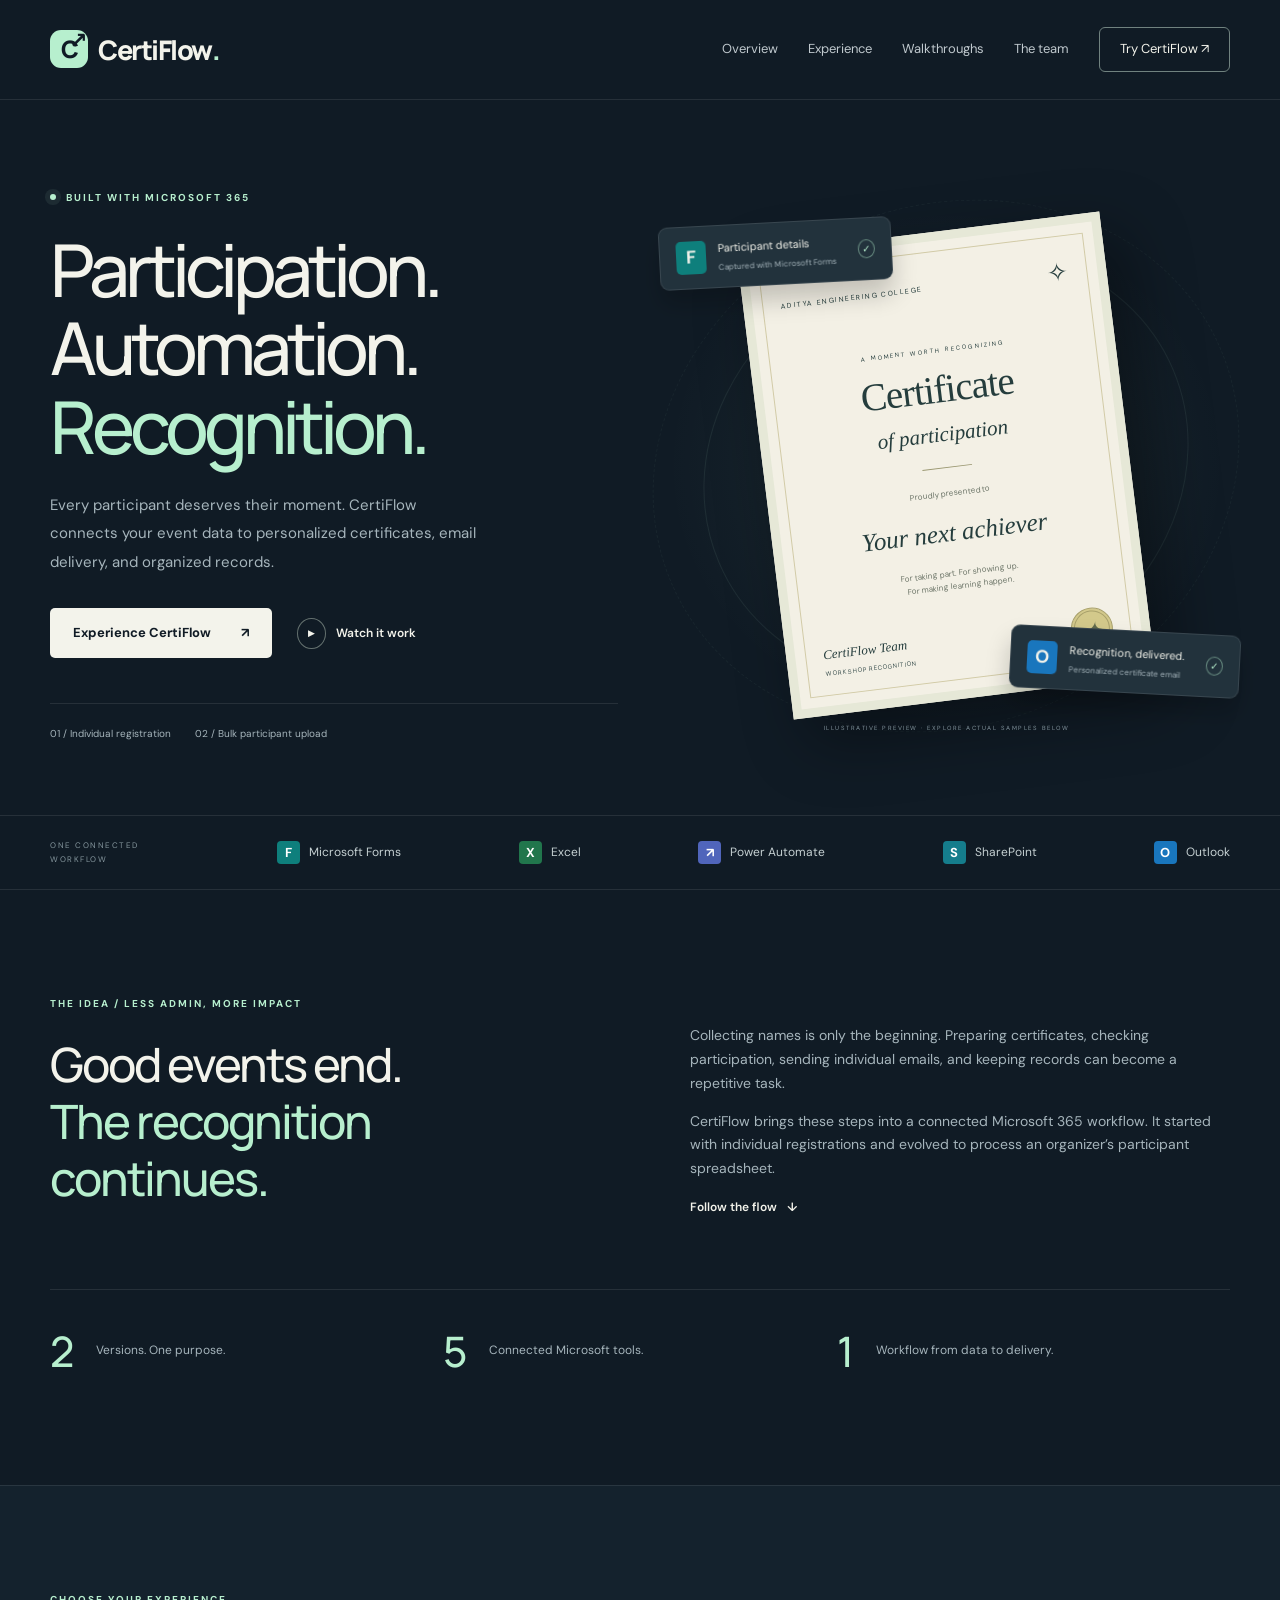
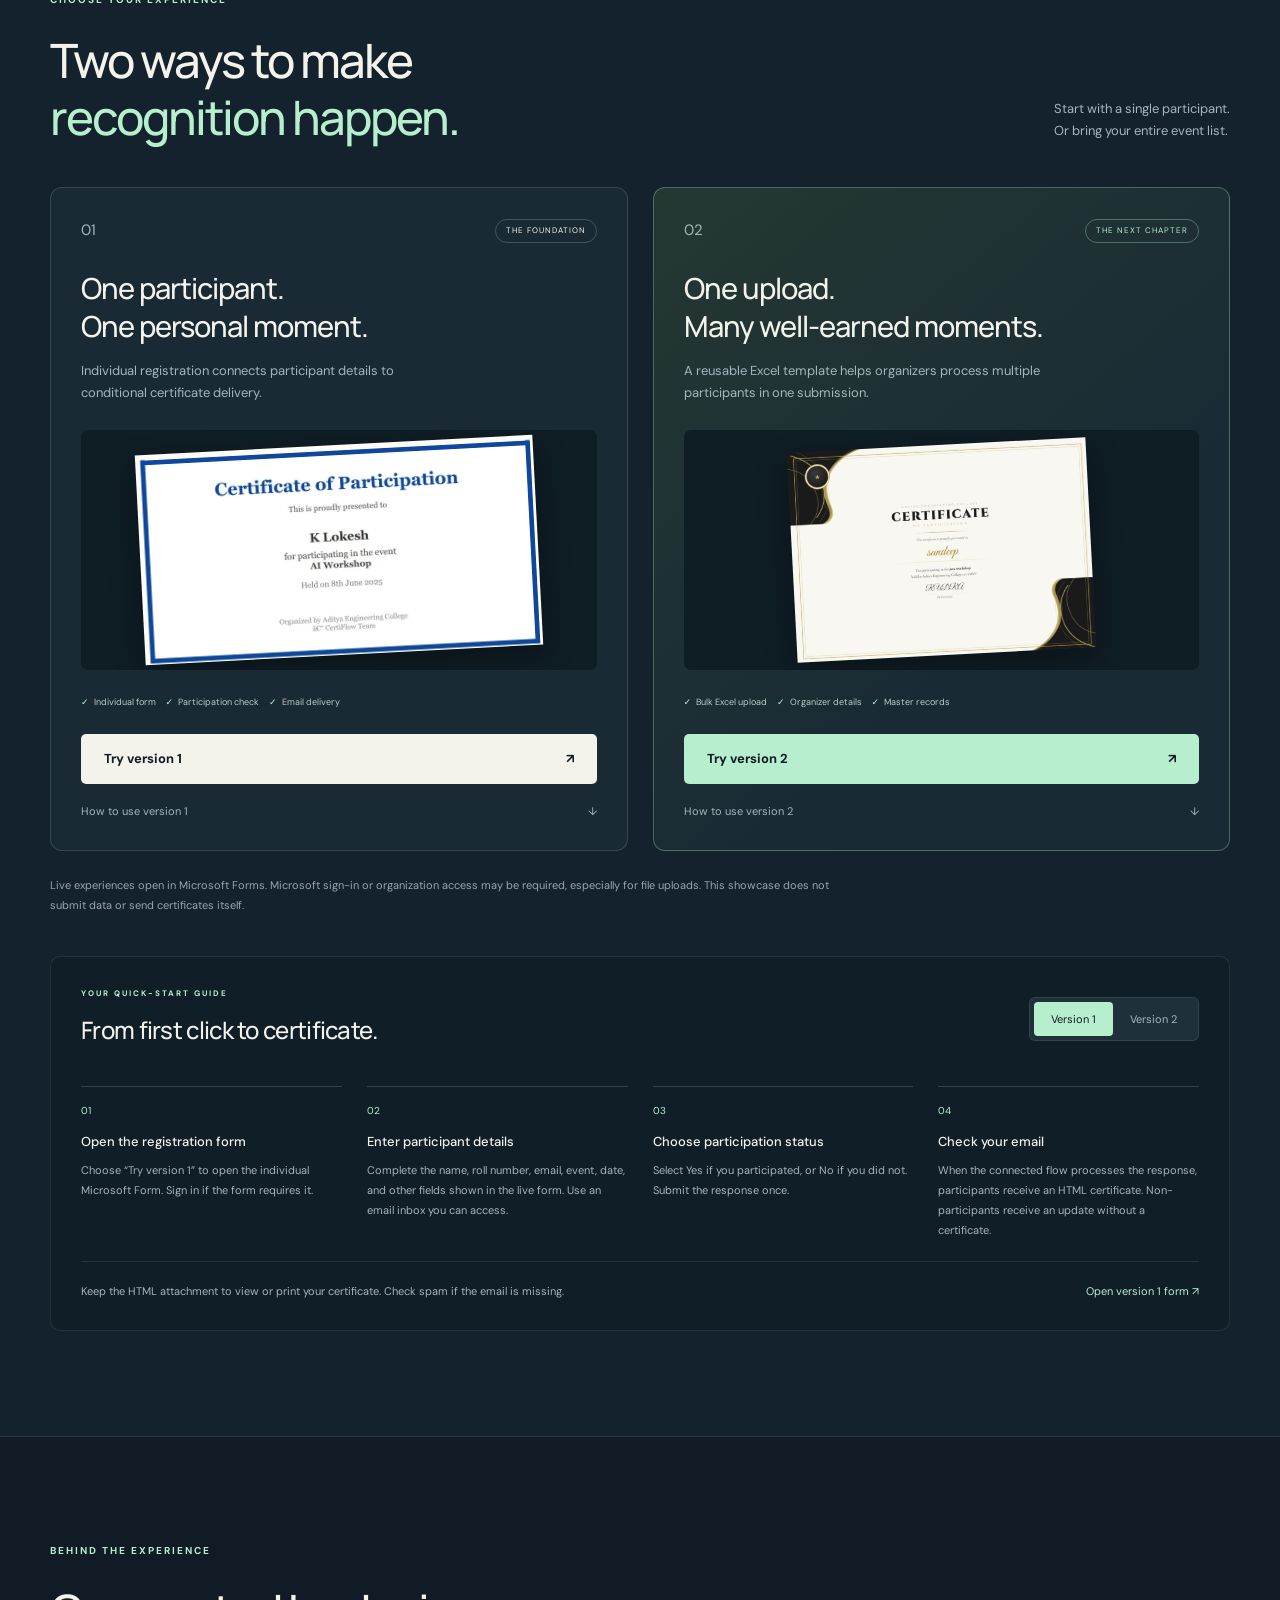
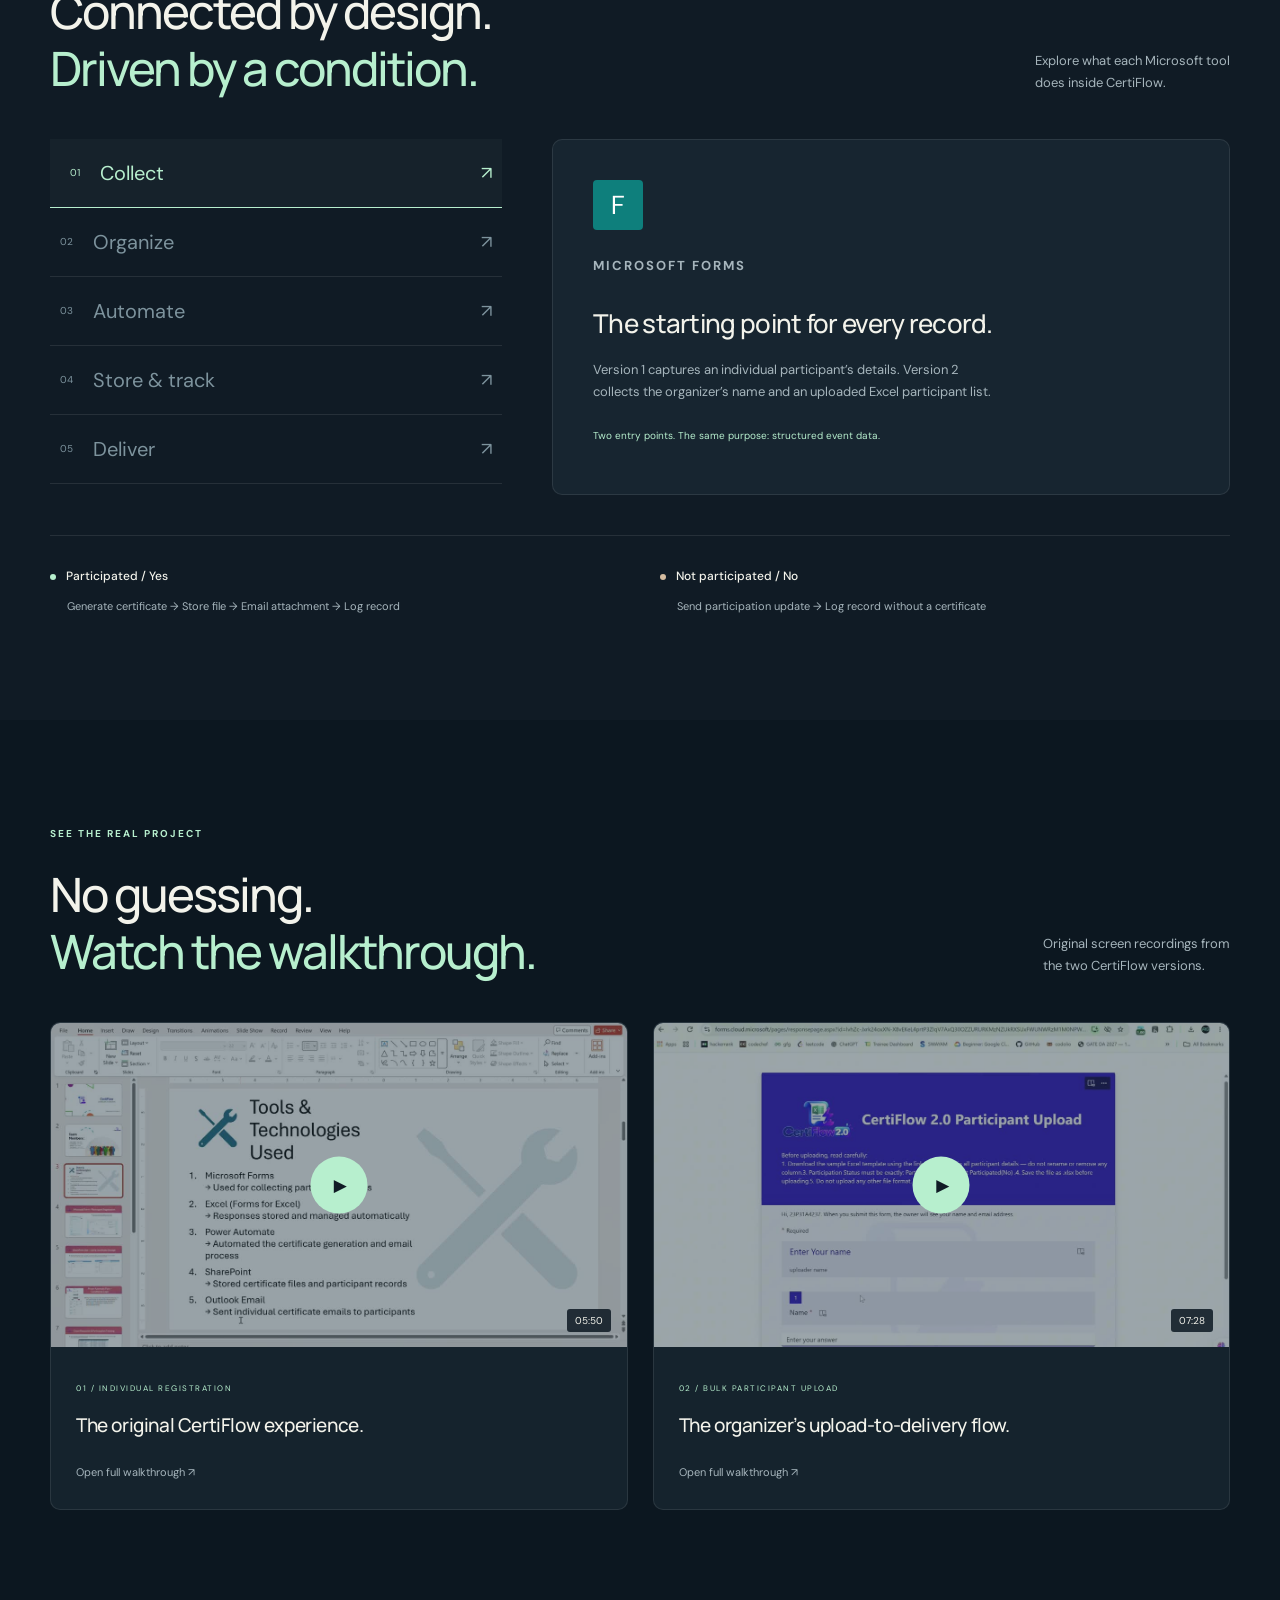
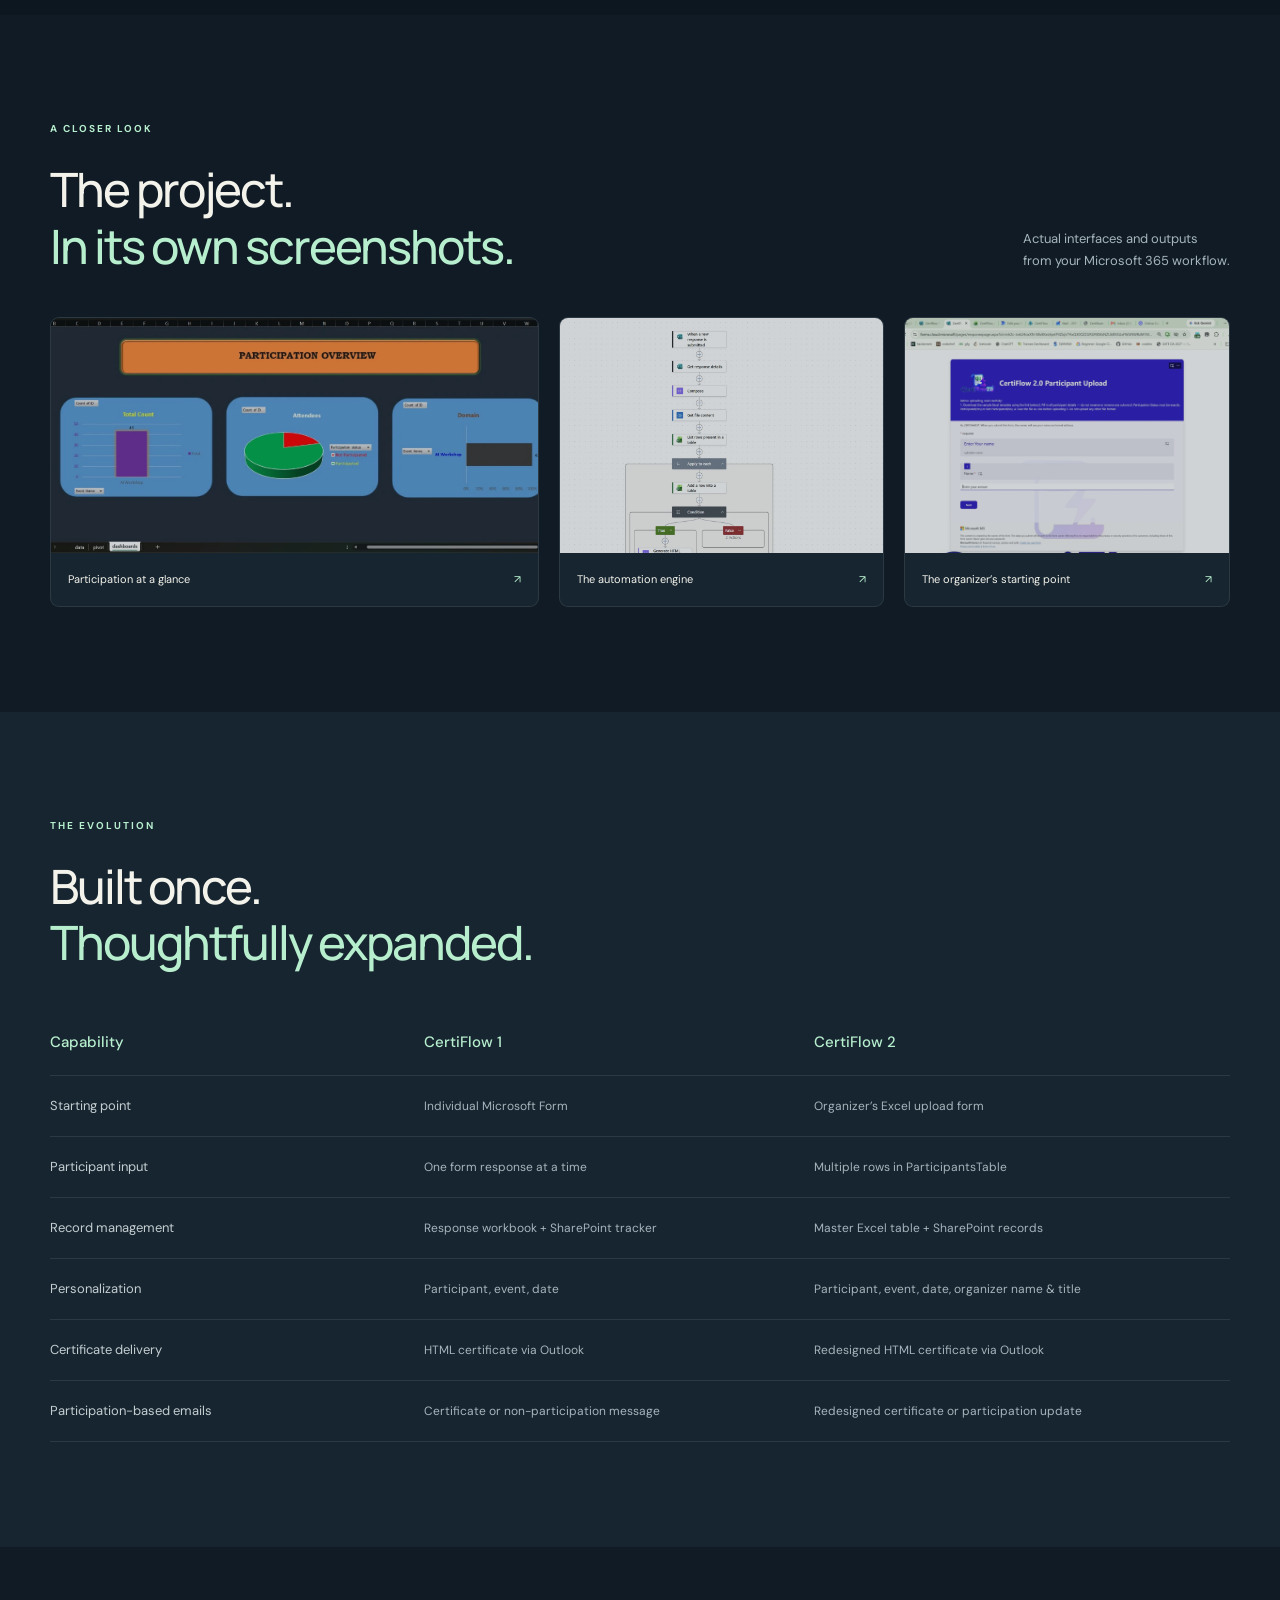
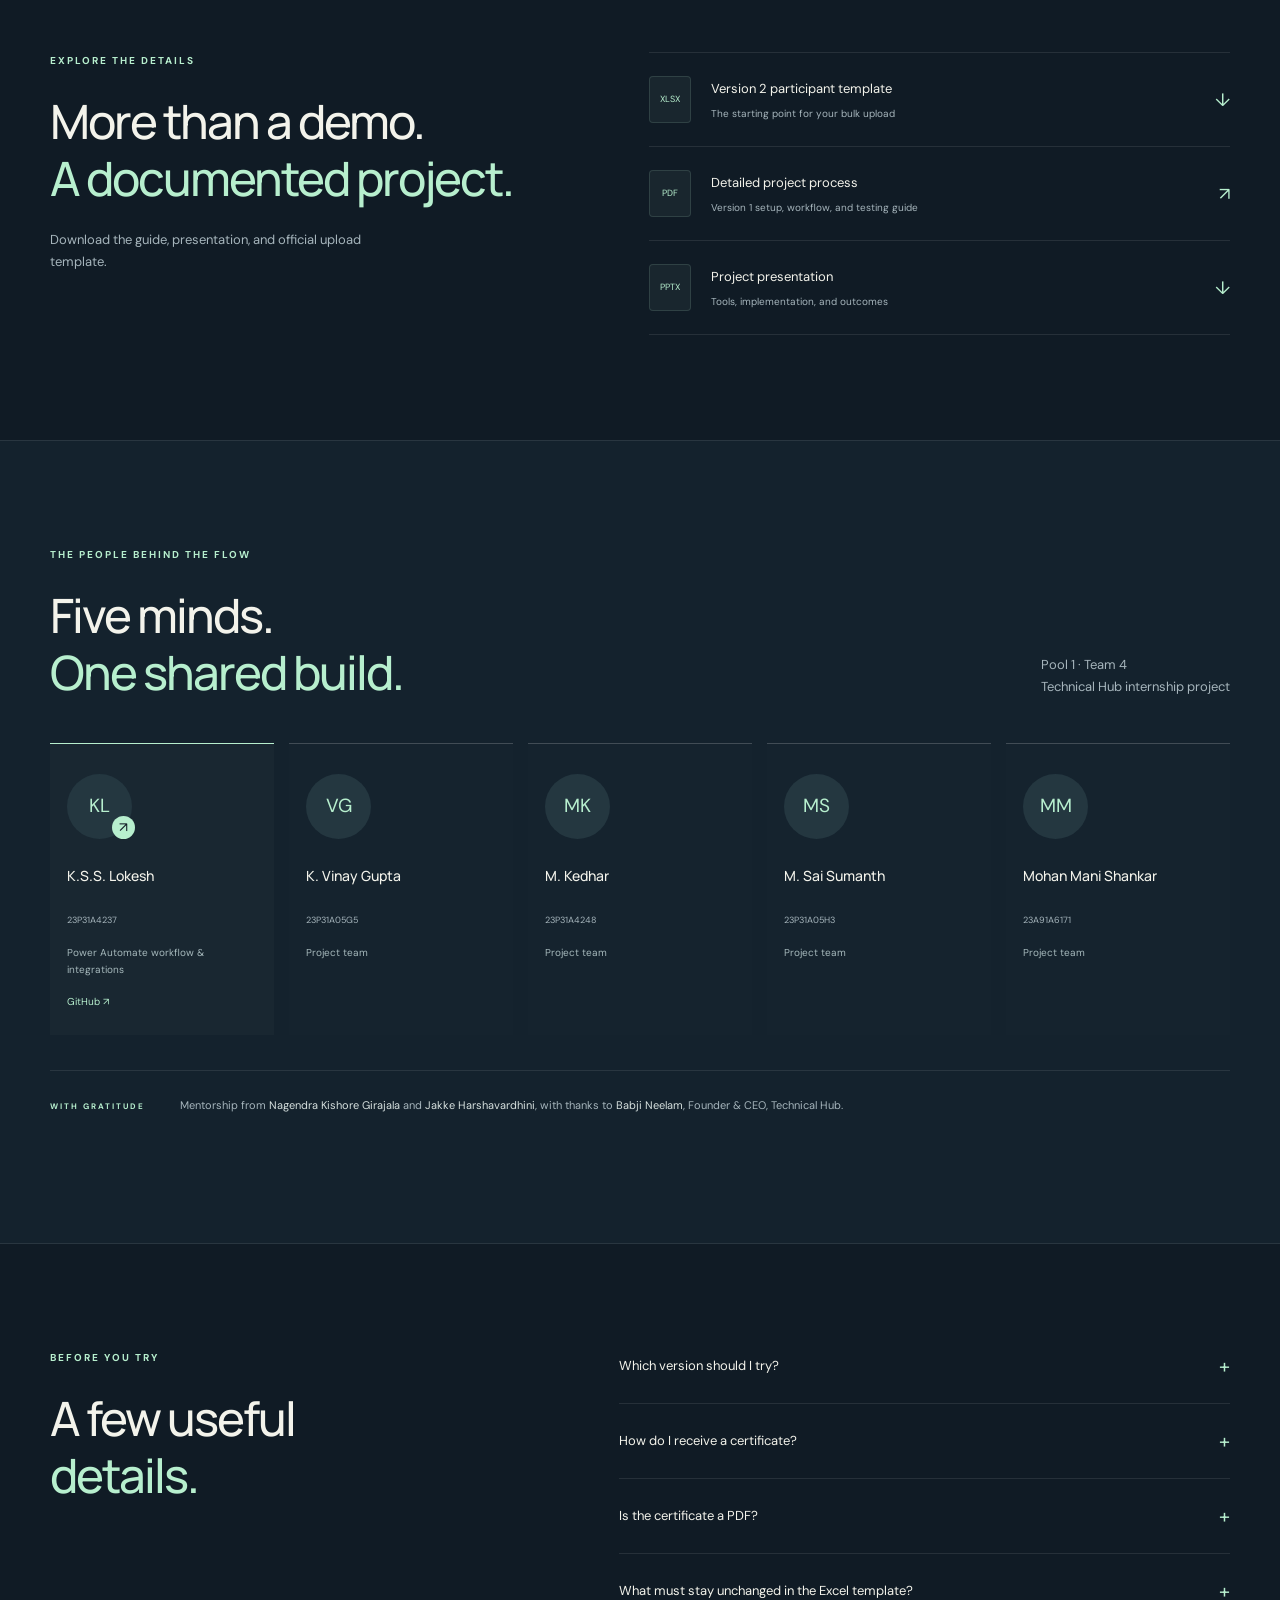
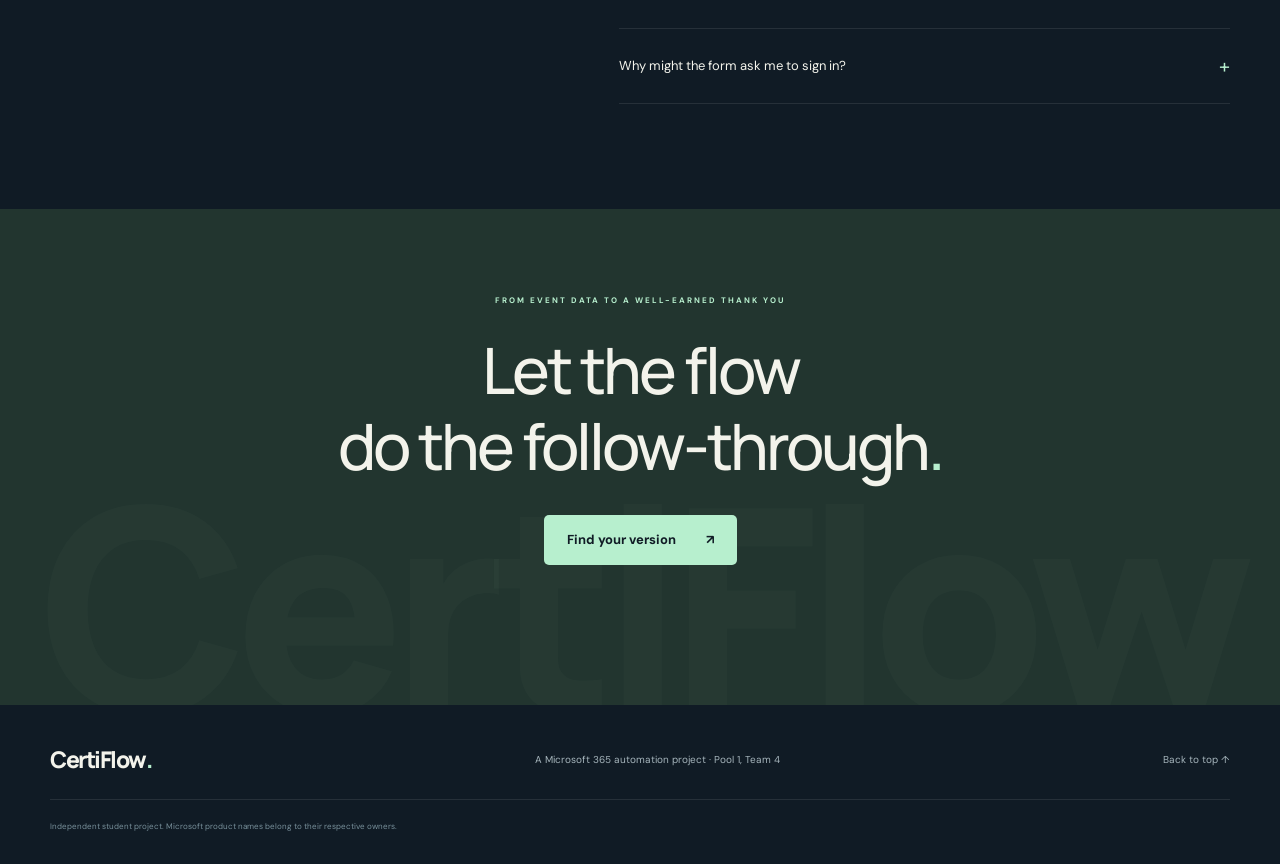
==== index.html @ 49df73a1 "Complete CertiFlow showcase with both versions, original archives and demo videos" ====
<!doctype html>
<html lang="en">
<head>
<meta charset="UTF-8"><meta name="viewport" content="width=device-width,initial-scale=1">
<meta name="description" content="Explore CertiFlow: Microsoft 365 certificate automation. Experience individual registration and bulk Excel uploads, watch walkthroughs, and meet the team.">
<meta name="theme-color" content="#101b25"><title>CertiFlow — From participation to recognition.</title>
<link rel="icon" href="assets/favicon.svg" type="image/svg+xml"><link rel="stylesheet" href="styles.css"><script src="app.js" defer></script>
</head>
<body>
<a href="#main" class="skip">Skip to content</a>
<header class="header"><a class="brand" href="#" aria-label="CertiFlow home"><span class="brand-icon">C<span>↗</span></span>CertiFlow<span class="brand-dot">.</span></a><button class="menu-toggle" aria-label="Open navigation" aria-expanded="false" aria-controls="navigation">☰</button><nav id="navigation" aria-label="Main navigation"><a href="#story">Overview</a><a href="#experience">Experience</a><a href="#walkthroughs">Walkthroughs</a><a href="#team">The team</a><a class="nav-cta" href="#experience">Try CertiFlow ↗</a></nav></header>
<main id="main">
<section class="hero wrap">
<div class="hero-copy"><p class="eyebrow"><span class="status-dot"></span> BUILT WITH MICROSOFT 365</p><h1>Participation.<br>Automation.<br><span>Recognition.</span></h1><p class="hero-description">Every participant deserves their moment. CertiFlow connects your event data to personalized certificates, email delivery, and organized records.</p><div class="actions"><a class="button primary" href="#experience">Experience CertiFlow <span>↗</span></a><a class="text-link" href="#walkthroughs"><span class="play-small">▶</span> Watch it work</a></div><div class="hero-bottom"><span>01 / Individual registration</span><span>02 / Bulk participant upload</span></div></div>
<div class="hero-art" aria-label="Illustration of the CertiFlow certificate automation process"><div class="orbit orbit-one"></div><div class="orbit orbit-two"></div><div class="floating-tag tag-top"><span class="app-mark forms">F</span><div>Participant details<small>Captured with Microsoft Forms</small></div><span class="tiny-check">✓</span></div><div class="certificate-object"><div class="certificate-top"><span>ADITYA ENGINEERING COLLEGE</span><span>✧</span></div><p class="certificate-overline">A MOMENT WORTH RECOGNIZING</p><h2>Certificate<br><i>of participation</i></h2><div class="certificate-rule"></div><p>Proudly presented to</p><strong>Your next achiever</strong><p>For taking part. For showing up.<br>For making learning happen.</p><div class="certificate-sign"><span>CertiFlow Team<small>WORKSHOP RECOGNITION</small></span><span class="seal">✦</span></div></div><div class="floating-tag tag-bottom"><span class="app-mark outlook">O</span><div>Recognition, delivered.<small>Personalized certificate email</small></div><span class="tiny-check">✓</span></div><span class="art-caption">ILLUSTRATIVE PREVIEW · EXPLORE ACTUAL SAMPLES BELOW</span></div>
</section>
<div class="stack-strip"><div class="wrap"><span class="stack-label">ONE CONNECTED WORKFLOW</span><span><b class="tool-icon forms">F</b> Microsoft Forms</span><span><b class="tool-icon excel">X</b> Excel</span><span><b class="tool-icon automate">↗</b> Power Automate</span><span><b class="tool-icon sharepoint">S</b> SharePoint</span><span><b class="tool-icon outlook">O</b> Outlook</span></div></div>
<section class="section wrap story" id="story"><div><p class="eyebrow">THE IDEA / LESS ADMIN, MORE IMPACT</p><h2>Good events end.<br><span>The recognition continues.</span></h2></div><div class="story-text"><p>Collecting names is only the beginning. Preparing certificates, checking participation, sending individual emails, and keeping records can become a repetitive task.</p><p>CertiFlow brings these steps into a connected Microsoft 365 workflow. It started with individual registrations and evolved to process an organizer’s participant spreadsheet.</p><a class="text-link" href="#workflow">Follow the flow <span>↓</span></a></div><div class="story-stats"><div><strong>2</strong><span>Versions. One purpose.</span></div><div><strong>5</strong><span>Connected Microsoft tools.</span></div><div><strong>1</strong><span>Workflow from data to delivery.</span></div></div></section>
<section class="section experience-section" id="experience"><div class="wrap"><div class="section-heading"><div><p class="eyebrow">CHOOSE YOUR EXPERIENCE</p><h2>Two ways to make<br><span>recognition happen.</span></h2></div><p>Start with a single participant.<br>Or bring your entire event list.</p></div>
<div class="version-grid">
<article class="version-card"><div class="version-card-top"><span class="version-number">01</span><span class="pill">THE FOUNDATION</span></div><h3>One participant.<br>One personal moment.</h3><p>Individual registration connects participant details to conditional certificate delivery.</p><div class="version-visual"><img src="assets/certificate-v1.webp" alt="Original CertiFlow participation certificate sample" loading="lazy"></div><div class="feature-line"><span>Individual form</span><span>Participation check</span><span>Email delivery</span></div><a class="button primary full" href="https://forms.cloud.microsoft/r/B378DcdeTQ" target="_blank" rel="noopener noreferrer">Try version 1 <span>↗</span></a><button class="guide-button" data-select-version="1">How to use version 1 <span>↓</span></button></article>
<article class="version-card version-two"><div class="version-card-top"><span class="version-number">02</span><span class="pill mint">THE NEXT CHAPTER</span></div><h3>One upload.<br>Many well-earned moments.</h3><p>A reusable Excel template helps organizers process multiple participants in one submission.</p><div class="version-visual"><img src="assets/certificate-v2.webp" alt="CertiFlow 2 black and gold certificate sample" loading="lazy"></div><div class="feature-line"><span>Bulk Excel upload</span><span>Organizer details</span><span>Master records</span></div><a class="button mint-button full" href="https://forms.cloud.microsoft/r/1AAeEHv1w3" target="_blank" rel="noopener noreferrer">Try version 2 <span>↗</span></a><button class="guide-button" data-select-version="2">How to use version 2 <span>↓</span></button></article>
</div><p class="access-note">Live experiences open in Microsoft Forms. Microsoft sign-in or organization access may be required, especially for file uploads. This showcase does not submit data or send certificates itself.</p>
<div class="usage-panel" id="guide"><div class="guide-head"><div><p class="eyebrow">YOUR QUICK-START GUIDE</p><h3>From first click to certificate.</h3></div><div class="tabs" role="tablist" aria-label="Version guide"><button id="tab1" role="tab" aria-selected="true" aria-controls="guide-content" data-version="1">Version 1</button><button id="tab2" role="tab" aria-selected="false" aria-controls="guide-content" tabindex="-1" data-version="2">Version 2</button></div></div><div id="guide-content" role="tabpanel" aria-labelledby="tab1" tabindex="0"></div></div>
</div></section>
<section class="section wrap" id="workflow"><div class="section-heading"><div><p class="eyebrow">BEHIND THE EXPERIENCE</p><h2>Connected by design.<br><span>Driven by a condition.</span></h2></div><p>Explore what each Microsoft tool<br>does inside CertiFlow.</p></div><div class="flow-layout"><div class="flow-nav" aria-label="Workflow stages"><button class="flow-step active" data-stage="0" aria-pressed="true"><span>01</span> Collect <b>↗</b></button><button class="flow-step" data-stage="1" aria-pressed="false"><span>02</span> Organize <b>↗</b></button><button class="flow-step" data-stage="2" aria-pressed="false"><span>03</span> Automate <b>↗</b></button><button class="flow-step" data-stage="3" aria-pressed="false"><span>04</span> Store & track <b>↗</b></button><button class="flow-step" data-stage="4" aria-pressed="false"><span>05</span> Deliver <b>↗</b></button></div><div class="flow-detail" id="flow-detail" aria-live="polite"></div></div><div class="condition-strip"><div><span class="branch-dot yes"></span><strong>Participated / Yes</strong><p>Generate certificate → Store file → Email attachment → Log record</p></div><div><span class="branch-dot no"></span><strong>Not participated / No</strong><p>Send participation update → Log record without a certificate</p></div></div></section>
<section class="section video-section" id="walkthroughs"><div class="wrap"><div class="section-heading"><div><p class="eyebrow">SEE THE REAL PROJECT</p><h2>No guessing.<br><span>Watch the walkthrough.</span></h2></div><p>Original screen recordings from<br>the two CertiFlow versions.</p></div><div class="video-grid"><article class="video-card"><button class="video-trigger" data-video="1" aria-label="Play version 1 walkthrough"><img src="assets/video-v1.jpg" alt="Preview of the original CertiFlow demo" loading="lazy"><span class="play-button">▶</span><span class="video-duration">05:50</span></button><div class="video-info"><span>01 / INDIVIDUAL REGISTRATION</span><h3>The original CertiFlow experience.</h3><a href="project-files/certiflow_1/certiflow1_video.mp4" target="_blank" rel="noopener">Open full walkthrough ↗</a></div></article><article class="video-card"><button class="video-trigger" data-video="2" aria-label="Play version 2 walkthrough"><img src="assets/video-v2.jpg" alt="Preview of the CertiFlow 2 bulk upload demo" loading="lazy"><span class="play-button">▶</span><span class="video-duration">07:28</span></button><div class="video-info"><span>02 / BULK PARTICIPANT UPLOAD</span><h3>The organizer’s upload-to-delivery flow.</h3><a href="project-files/certiflow_2/certiflow_1_video.mp4" target="_blank" rel="noopener">Open full walkthrough ↗</a></div></article></div></div></section>
<section class="section wrap" id="inside"><div class="section-heading"><div><p class="eyebrow">A CLOSER LOOK</p><h2>The project.<br><span>In its own screenshots.</span></h2></div><p>Actual interfaces and outputs<br>from your Microsoft 365 workflow.</p></div><div class="gallery"><button class="gallery-item wide" data-image="assets/dashboard.webp" data-caption="Version 1 · Excel participation dashboard"><img src="assets/dashboard.webp" alt="Excel dashboard showing participation analysis" loading="lazy"><span>Participation at a glance <b>↗</b></span></button><button class="gallery-item" data-image="assets/flow-v2.webp" data-caption="Version 2 · Power Automate upload flow"><img src="assets/flow-v2.webp" alt="Power Automate workflow for bulk processing" loading="lazy"><span>The automation engine <b>↗</b></span></button><button class="gallery-item" data-image="assets/form-v2.webp" data-caption="Version 2 · Microsoft Forms participant upload"><img src="assets/form-v2.webp" alt="Microsoft Forms bulk participant upload interface" loading="lazy"><span>The organizer’s starting point <b>↗</b></span></button></div></section>
<section class="section comparison-section"><div class="wrap"><p class="eyebrow">THE EVOLUTION</p><h2>Built once.<br><span>Thoughtfully expanded.</span></h2><div class="table-scroll"><table><caption class="sr-only">Comparison of CertiFlow versions</caption><thead><tr><th scope="col">Capability</th><th scope="col">CertiFlow 1</th><th scope="col">CertiFlow 2</th></tr></thead><tbody><tr><th scope="row">Starting point</th><td>Individual Microsoft Form</td><td>Organizer’s Excel upload form</td></tr><tr><th scope="row">Participant input</th><td>One form response at a time</td><td>Multiple rows in ParticipantsTable</td></tr><tr><th scope="row">Record management</th><td>Response workbook + SharePoint tracker</td><td>Master Excel table + SharePoint records</td></tr><tr><th scope="row">Personalization</th><td>Participant, event, date</td><td>Participant, event, date, organizer name & title</td></tr><tr><th scope="row">Certificate delivery</th><td>HTML certificate via Outlook</td><td>Redesigned HTML certificate via Outlook</td></tr><tr><th scope="row">Participation-based emails</th><td>Certificate or non-participation message</td><td>Redesigned certificate or participation update</td></tr></tbody></table></div></div></section>
<section class="section wrap resources" id="resources"><div><p class="eyebrow">EXPLORE THE DETAILS</p><h2>More than a demo.<br><span>A documented project.</span></h2><p>Download the guide, presentation, and official upload template.</p></div><div class="resource-list"><a href="assets/CertiFlow_Participant_Template.xlsx" download><span class="file-type">XLSX</span><span>Version 2 participant template<small>The starting point for your bulk upload</small></span><b>↓</b></a><a href="project-files/certiflow_1/CERTIFLOW%20DETAILED%20PROCESS.pdf" target="_blank" rel="noopener"><span class="file-type">PDF</span><span>Detailed project process<small>Version 1 setup, workflow, and testing guide</small></span><b>↗</b></a><a href="project-files/certiflow_1/CertiFlow.pptx" download><span class="file-type">PPTX</span><span>Project presentation<small>Tools, implementation, and outcomes</small></span><b>↓</b></a></div></section>
<section class="section team-section" id="team"><div class="wrap"><div class="section-heading"><div><p class="eyebrow">THE PEOPLE BEHIND THE FLOW</p><h2>Five minds.<br><span>One shared build.</span></h2></div><p>Pool 1 · Team 4<br>Technical Hub internship project</p></div><div class="team-grid"><article class="person featured"><div class="avatar">KL<span>↗</span></div><h3>K.S.S. Lokesh</h3><p>23P31A4237</p><span class="person-role">Power Automate workflow & integrations</span><a href="https://github.com/lokeshkodamanchili" target="_blank" rel="noopener">GitHub ↗</a></article><article class="person"><div class="avatar">VG</div><h3>K. Vinay Gupta</h3><p>23P31A05G5</p><span class="person-role">Project team</span></article><article class="person"><div class="avatar">MK</div><h3>M. Kedhar</h3><p>23P31A4248</p><span class="person-role">Project team</span></article><article class="person"><div class="avatar">MS</div><h3>M. Sai Sumanth</h3><p>23P31A05H3</p><span class="person-role">Project team</span></article><article class="person"><div class="avatar">MM</div><h3>Mohan Mani Shankar</h3><p>23A91A6171</p><span class="person-role">Project team</span></article></div><div class="mentor-note"><span class="eyebrow">WITH GRATITUDE</span><p>Mentorship from <strong>Nagendra Kishore Girajala</strong> and <strong>Jakke Harshavardhini</strong>, with thanks to <strong>Babji Neelam</strong>, Founder & CEO, Technical Hub.</p></div></div></section>
<section class="section wrap faq-section"><div><p class="eyebrow">BEFORE YOU TRY</p><h2>A few useful<br><span>details.</span></h2></div><div class="faq"><details><summary>Which version should I try?<span>+</span></summary><p>Use version 1 to explore an individual participant submission. Use version 2 if you are an organizer with a list of participants in Excel. Both links open the actual Microsoft Forms experiences.</p></details><details><summary>How do I receive a certificate?<span>+</span></summary><p>Provide an email address you can access and the correct participation status. When the connected automation processes the record, eligible participants receive a certificate attachment. Check your inbox and spam folder. Availability depends on the connected Microsoft 365 flow.</p></details><details><summary>Is the certificate a PDF?<span>+</span></summary><p>The demonstrated certificate is an HTML attachment. Open it in a browser, choose Print, and select Save as PDF if you need a PDF copy.</p></details><details><summary>What must stay unchanged in the Excel template?<span>+</span></summary><p>Keep the column headers and the table name ParticipantsTable unchanged. Fill the provided columns, enter a single participation value per row, and save as .xlsx. The current sample uses Yes and No; follow any updated instructions in the live form.</p></details><details><summary>Why might the form ask me to sign in?<span>+</span></summary><p>Microsoft Forms access is controlled by the form owner. The file-upload experience may require an account in the permitted organization. If you cannot access it, watch the walkthrough to explore the process.</p></details></div></section>
<section class="closing"><div class="wrap"><p class="eyebrow">FROM EVENT DATA TO A WELL-EARNED THANK YOU</p><h2>Let the flow<br>do the follow-through<span>.</span></h2><a href="#experience" class="button mint-button">Find your version <span>↗</span></a></div><span class="closing-word" aria-hidden="true">CertiFlow</span></section>
</main><footer class="wrap"><a class="brand" href="#">CertiFlow<span class="brand-dot">.</span></a><p>A Microsoft 365 automation project · Pool 1, Team 4</p><a href="#main">Back to top ↑</a><small>Independent student project. Microsoft product names belong to their respective owners.</small></footer>
<dialog id="media-dialog" aria-labelledby="media-title"><div class="dialog-top"><h2 id="media-title">Project walkthrough</h2><button id="close-dialog" aria-label="Close viewer">✕</button></div><div id="media-content"></div></dialog>
</body></html>
---- styles.css ----
@import url('https://fonts.googleapis.com/css2?family=DM+Sans:wght@400;500;600;700&family=Manrope:wght@400;500;600;700;800&display=swap');
:root{--bg:#101b25;--panel:#172530;--panel2:#1d2d38;--mint:#b7efce;--text:#f3f3eb;--muted:#a6b5bc;--line:#ffffff17;--font:'Manrope',system-ui,sans-serif}*{box-sizing:border-box}html{scroll-behavior:smooth;scroll-padding-top:100px}body{margin:0;background:var(--bg);color:var(--text);font-family:'DM Sans',system-ui,sans-serif;font-size:16px;line-height:1.7}a{color:inherit;text-decoration:none}button{font:inherit;color:inherit;cursor:pointer}img{display:block;max-width:100%}button,a{-webkit-tap-highlight-color:transparent}button:focus-visible,a:focus-visible,summary:focus-visible{outline:3px solid var(--mint);outline-offset:5px}::selection{background:var(--mint);color:var(--bg)}.wrap{width:min(1240px,calc(100% - 100px));margin:auto}.header{height:100px;display:flex;align-items:center;justify-content:space-between;padding:0 50px;border-bottom:1px solid var(--line);position:relative;z-index:5;background:var(--bg)}.brand{font-family:var(--font);font-weight:800;letter-spacing:-1.5px;font-size:27px;display:flex;align-items:center}.brand-dot{color:var(--mint)}.brand-icon{background:var(--mint);color:var(--bg);border-radius:11px;width:38px;height:38px;font-size:24px;line-height:38px;text-align:center;margin-right:10px;position:relative}.brand-icon span{position:absolute;right:2px;top:-9px;font-size:22px}.header nav{display:flex;gap:30px;align-items:center;font-size:13px}.header nav>a:not(.nav-cta){color:#c0c9ce}.header nav a:hover{color:var(--mint)}.nav-cta{border:1px solid #70827f;padding:10px 20px;border-radius:6px}.menu-toggle{display:none}.hero{display:grid;grid-template-columns:1fr 1fr;gap:45px;min-height:715px;padding-top:80px;padding-bottom:64px;align-items:center}.eyebrow{font-size:10px;font-weight:700;letter-spacing:2px;display:flex;align-items:center;gap:10px;color:var(--mint);margin:0 0 24px}.status-dot{display:inline-block;height:6px;width:6px;background:var(--mint);border-radius:50%;box-shadow:0 0 0 5px #b7efce13}h1,h2,h3,p{margin-top:0}h1,h2,h3{font-family:var(--font);font-weight:500}h1{font-size:clamp(50px,5.7vw,82px);line-height:1.08;letter-spacing:-5px;margin-bottom:25px}h1>span,h2>span{color:var(--mint)}.hero-description{max-width:435px;font-size:15px;color:var(--muted);line-height:1.9;margin-bottom:32px}.actions{display:flex;align-items:center;gap:25px}.button{display:inline-flex;align-items:center;justify-content:space-between;gap:30px;padding:14px 23px;border-radius:5px;font-size:13px;font-weight:700;transition:transform .2s,background .2s}.button:hover{transform:translateY(-3px)}.primary{background:var(--text);color:var(--bg)}.mint-button{background:var(--mint);color:var(--bg)}.text-link{display:inline-flex;align-items:center;gap:10px;font-size:12px;font-weight:600}.play-small{font-size:9px;border:1px solid #64716f;padding:7px 10px;border-radius:50%}.hero-bottom{display:flex;gap:24px;border-top:1px solid var(--line);margin-top:45px;padding-top:21px;font-size:10px;color:var(--muted)}.hero-art{position:relative;min-height:520px;display:flex;align-items:center;justify-content:center;background:radial-gradient(ellipse,#b7efce14,transparent 70%)}.orbit{position:absolute;border:1px solid #b7efce13;width:430px;height:430px;border-radius:50%;transform:rotate(-23deg) scaleX(1.15)}.orbit-two{width:520px;height:520px;border-style:dashed;opacity:.6}.certificate-object{background:#f3f0e5;color:#253d3d;width:365px;padding:26px 28px 24px;transform:rotate(-7deg);box-shadow:18px 25px 65px #0006;position:relative;border:9px solid #e6e8d7;outline:1px solid #d2cba7;outline-offset:-20px}.certificate-top{font-size:7px;letter-spacing:1.5px;display:flex;align-items:center;justify-content:space-between}.certificate-top>span+span{font-size:25px}.certificate-overline{font-size:6px;letter-spacing:2px;text-align:center;margin:35px 0 14px}.certificate-object h2{font-family:Georgia,serif;font-size:39px;line-height:1;text-align:center;margin-bottom:20px;letter-spacing:-1px}.certificate-object h2 i{font-size:21px;letter-spacing:0}.certificate-rule{width:50px;height:1px;background:#9b9872;margin:0 auto 19px}.certificate-object p:not(.certificate-overline){font-size:8px;text-align:center;color:#6a7366;margin-bottom:9px}.certificate-object>strong{font-family:Georgia,serif;font-style:italic;font-weight:400;font-size:25px;display:block;text-align:center;margin:12px 0}.certificate-sign{display:flex;justify-content:space-between;align-items:center;margin-top:30px;font-family:Georgia,serif;font-style:italic;font-size:13px}.certificate-sign small{display:block;font:6px var(--font);letter-spacing:1px;margin-top:4px}.seal{background:#d3c98b;color:#606a4c;border:4px double #a9a16b;width:42px;height:42px;border-radius:50%;display:grid;place-items:center;font-size:22px}.floating-tag{z-index:2;position:absolute;display:flex;align-items:center;gap:12px;background:#22323c;border:1px solid #ffffff19;box-shadow:0 15px 25px #0003;border-radius:9px;padding:13px 16px;font-size:11px}.floating-tag small{display:block;color:var(--muted);font-size:8px;margin-top:3px}.tag-top{left:-4px;top:16px;transform:rotate(-3deg)}.tag-bottom{right:-10px;bottom:32px;transform:rotate(3deg)}.app-mark{height:33px;width:30px;display:grid;place-items:center;border-radius:5px;font-weight:700;font-size:18px}.forms{background:#0e7f7c}.outlook{background:#1976bd}.excel{background:#21764c}.automate{background:#5065bb}.sharepoint{background:#157d8c}.tiny-check{color:var(--mint);border:1px solid #b7efce77;border-radius:50%;width:17px;text-align:center;font-size:10px;margin-left:10px}.art-caption{position:absolute;bottom:-8px;font-size:6px;letter-spacing:1.5px;color:#83949d}.stack-strip{border-top:1px solid var(--line);border-bottom:1px solid var(--line);padding:23px 0}.stack-strip>.wrap{display:flex;align-items:center;justify-content:space-between;gap:20px}.stack-strip span{font-size:12px;display:flex;align-items:center;gap:9px;color:#c5d0d2}.stack-strip .stack-label{font-size:8px;letter-spacing:1.5px;max-width:110px;color:#85969d}.tool-icon{width:23px;height:23px;display:inline-grid;place-items:center;border-radius:4px;font-size:13px;color:#fff}.section{padding-top:105px;padding-bottom:105px}h2{font-size:clamp(34px,3.7vw,51px);line-height:1.2;letter-spacing:-2px;margin-bottom:22px}.story{display:grid;grid-template-columns:1fr 1fr;gap:30px 100px}.story-text{padding-top:29px;color:var(--muted);font-size:14px}.story-text .text-link{color:var(--text)}.story-stats{grid-column:1/-1;display:grid;grid-template-columns:repeat(3,1fr);margin-top:30px;border-top:1px solid var(--line)}.story-stats>div{padding:32px 0 0;display:flex;align-items:center;gap:22px}.story-stats strong{font:500 42px var(--font);color:var(--mint)}.story-stats span{font-size:12px;color:var(--muted)}.experience-section{background:#14222d;border-block:1px solid var(--line)}.section-heading{display:flex;align-items:flex-end;justify-content:space-between;gap:40px;margin-bottom:42px}.section-heading h2{margin-bottom:0}.section-heading>p{font-size:13px;color:var(--muted);margin-bottom:3px}.version-grid{display:grid;grid-template-columns:1fr 1fr;gap:25px}.version-card{border:1px solid #ffffff22;border-radius:12px;background:#1a2a35;padding:30px}.version-two{background:linear-gradient(140deg,#243832,#1a2a35 65%);border-color:#b7efce50}.version-card-top{display:flex;align-items:center;justify-content:space-between;margin-bottom:26px}.version-number{font-size:15px;color:var(--muted)}.pill{border:1px solid #ffffff30;border-radius:30px;padding:4px 10px;font-size:8px;letter-spacing:1px}.pill.mint{color:var(--mint);border-color:#b7efce55}.version-card h3{font-size:29px;line-height:1.3;letter-spacing:-1px;margin-bottom:15px}.version-card>p{font-size:13px;color:var(--muted);max-width:360px;min-height:45px}.version-visual{height:240px;border-radius:7px;background:#0f1d25;display:flex;align-items:center;justify-content:center;overflow:hidden;margin:25px 0}.version-visual img{max-height:210px;max-width:87%;object-fit:contain;transform:rotate(-3deg);box-shadow:0 10px 30px #0005;transition:transform .4s}.version-card:hover .version-visual img{transform:rotate(0) scale(1.03)}.feature-line{display:flex;flex-wrap:wrap;gap:10px;font-size:9px;margin-bottom:23px;color:#becbc9}.feature-line span::before{content:'✓';color:var(--mint);margin-right:5px}.full{display:flex;width:100%}.guide-button{width:100%;border:0;background:none;display:flex;justify-content:space-between;font-size:11px;padding:18px 0 0;color:var(--muted)}.access-note{font-size:11px;line-height:1.8;color:#95a7af;margin:25px 0 40px;max-width:800px}.usage-panel{padding:30px;border:1px solid var(--line);border-radius:10px;background:#101e28}.guide-head{display:flex;align-items:center;justify-content:space-between;gap:25px}.guide-head .eyebrow{font-size:8px;margin-bottom:10px}.guide-head h3{font-size:24px;letter-spacing:-.7px;margin-bottom:0}.tabs{display:flex;padding:4px;background:#1f303b;border:1px solid var(--line);border-radius:6px;flex-shrink:0}.tabs button{padding:8px 17px;background:none;border:0;font-size:11px;border-radius:4px;color:var(--muted)}.tabs button[aria-selected=true]{background:var(--mint);color:var(--bg)}.guide-steps{display:grid;grid-template-columns:repeat(4,1fr);gap:25px;margin:35px 0 20px;padding:0;list-style:none;counter-reset:guide}.guide-steps li{counter-increment:guide;border-top:1px solid #b7efce30;padding-top:15px}.guide-steps li::before{content:'0' counter(guide);display:block;font-size:10px;color:var(--mint);margin-bottom:12px}.guide-steps h4{font-size:13px;margin:0 0 8px;font-weight:500}.guide-steps p{font-size:11px;color:var(--muted);line-height:1.8;margin:0}.guide-foot{border-top:1px solid var(--line);padding-top:20px;font-size:11px;color:var(--muted);display:flex;align-items:center;justify-content:space-between;gap:20px}.guide-foot a{color:var(--mint);flex-shrink:0}.flow-layout{display:grid;grid-template-columns:1fr 1.5fr;gap:50px}.flow-step{display:flex;align-items:center;gap:20px;width:100%;border:0;border-bottom:1px solid var(--line);padding:17px 10px;background:transparent;text-align:left;font-size:20px;color:#7d939d;transition:.2s}.flow-step span{font-size:10px}.flow-step b{margin-left:auto;font-size:18px;font-weight:400}.flow-step.active{color:var(--mint);border-color:var(--mint);padding-left:20px;background:#b7efce08}.flow-detail{min-height:330px;background:var(--panel);border:1px solid var(--line);border-radius:10px;padding:40px;position:relative;overflow:hidden}.flow-detail .tool-icon{height:50px;width:50px;font-size:26px;margin-bottom:25px}.flow-detail h3{font-size:26px;margin-bottom:14px;letter-spacing:-.7px}.flow-detail p{font-size:13px;color:var(--muted);max-width:400px}.flow-detail .flow-note{font-size:10px;color:var(--mint);margin-top:24px}.condition-strip{display:grid;grid-template-columns:1fr 1fr;gap:40px;border-top:1px solid var(--line);margin-top:40px;padding-top:25px}.condition-strip strong{font-size:12px;font-weight:500}.condition-strip p{color:var(--muted);font-size:11px;margin:8px 0 0 17px}.branch-dot{width:6px;height:6px;border-radius:50%;display:inline-block;margin-right:10px}.yes{background:var(--mint)}.no{background:#d4bca0}.video-section{background:#0c1720}.video-grid{display:grid;grid-template-columns:1fr 1fr;gap:25px}.video-card{border:1px solid var(--line);border-radius:10px;overflow:hidden;background:#15232d}.video-trigger{display:block;width:100%;aspect-ratio:16/9;position:relative;padding:0;border:0;background:#233844}.video-trigger img{height:100%;width:100%;object-fit:cover;opacity:.55;transition:opacity .3s}.video-trigger:hover img{opacity:.85}.play-button{position:absolute;top:50%;left:50%;transform:translate(-50%,-50%);border-radius:50%;background:var(--mint);color:var(--bg);width:57px;height:57px;display:grid;place-items:center;font-size:17px;padding-left:3px}.video-duration{position:absolute;bottom:15px;right:16px;background:#0e1a25dc;padding:3px 8px;border-radius:3px;font-size:10px}.video-info{padding:25px}.video-info>span{font-size:8px;letter-spacing:1.5px;color:var(--mint)}.video-info h3{font-size:19px;letter-spacing:-.4px;margin:10px 0 16px}.video-info>a{font-size:11px;color:var(--muted)}.gallery{display:grid;grid-template-columns:1.5fr 1fr 1fr;gap:20px}.gallery-item{border:1px solid var(--line);border-radius:9px;padding:0;overflow:hidden;background:var(--panel);text-align:left}.gallery-item img{height:235px;width:100%;object-fit:cover;object-position:top;opacity:.8;transition:opacity .3s}.gallery-item:hover img{opacity:1}.gallery-item span{padding:17px;display:flex;justify-content:space-between;font-size:11px}.gallery-item b{font-weight:400;color:var(--mint)}.comparison-section{background:var(--panel)}table{border-collapse:collapse;width:100%;text-align:left;font-size:13px;margin-top:40px}th,td{padding:19px 20px;border-bottom:1px solid var(--line)}thead th{color:var(--mint);font-weight:500;font-size:15px}tbody th{font-weight:400;color:#c4ced1}td{color:var(--muted);font-size:12px}thead th:first-child,tbody th{padding-left:0;width:30%}.resources{display:grid;grid-template-columns:1fr 1.1fr;gap:70px}.resources>div>p:not(.eyebrow){color:var(--muted);font-size:13px;max-width:350px}.resource-list a{display:flex;gap:20px;align-items:center;padding:23px 0;border-bottom:1px solid var(--line);font-size:13px}.resource-list a:first-child{border-top:1px solid var(--line)}.resource-list small{display:block;font-size:10px;color:var(--muted);margin-top:5px}.resource-list b{margin-left:auto;font-size:18px;font-weight:400;color:var(--mint)}.file-type{width:42px;height:47px;display:grid;place-items:center;font-size:9px;background:#b7efce0d;color:var(--mint);border:1px solid #b7efce22;border-radius:4px}.team-section{border-block:1px solid var(--line);background:#14222d}.team-grid{display:grid;grid-template-columns:repeat(5,1fr);gap:15px}.person{padding:22px 17px;border-top:1px solid #ffffff30;background:#1a2a3433}.person.featured{border-color:var(--mint);background:#b7efce06}.avatar{height:65px;width:65px;border-radius:50%;background:#243740;display:grid;place-items:center;font-size:19px;color:var(--mint);position:relative;margin:8px 0 26px}.avatar span{position:absolute;bottom:0;right:-3px;width:23px;height:23px;display:grid;place-items:center;border-radius:50%;background:var(--mint);color:var(--bg);font-size:14px}.person h3{font-size:14px;margin-bottom:6px;line-height:1.5;min-height:42px}.person p{font-size:9px;color:var(--muted);margin-bottom:16px}.person-role{font-size:10px;display:block;color:#a6b9bc;line-height:1.7}.person>a{font-size:10px;color:var(--mint);display:inline-block;margin-top:15px}.mentor-note{border-top:1px solid var(--line);margin-top:35px;padding-top:25px;display:flex;gap:35px;align-items:baseline}.mentor-note .eyebrow{flex-shrink:0;font-size:8px}.mentor-note p{font-size:11px;color:var(--muted);margin:0;max-width:800px}.mentor-note strong{font-weight:400;color:#d7e1df}.faq-section{display:grid;grid-template-columns:1fr 1.25fr;gap:80px}.faq details{border-bottom:1px solid var(--line);padding:20px 0}.faq details:first-child{padding-top:0}.faq summary{display:flex;justify-content:space-between;align-items:center;gap:25px;cursor:pointer;font-size:13px;list-style:none}.faq summary::-webkit-details-marker{display:none}.faq summary span{font-size:20px;color:var(--mint)}.faq details[open] summary span{transform:rotate(45deg)}.faq details p{font-size:12px;line-height:1.9;color:var(--muted);margin:18px 30px 0 0}.closing{position:relative;padding:85px 0 140px;overflow:hidden;background:#22352f;text-align:center}.closing .eyebrow{justify-content:center;font-size:8px}.closing h2{font-size:clamp(40px,5vw,70px);letter-spacing:-3px;position:relative;z-index:1;margin-bottom:30px}.closing h2>span{color:var(--mint)}.closing .button{position:relative;z-index:1}.closing-word{position:absolute;font:800 clamp(120px,22vw,320px) var(--font);color:#b7efce06;bottom:-90px;left:50%;transform:translateX(-50%);letter-spacing:-15px}footer{padding-top:35px;padding-bottom:30px;display:flex;align-items:center;justify-content:space-between;flex-wrap:wrap;gap:20px}footer .brand{font-size:23px}footer p,footer>a:last-of-type{font-size:10px;color:var(--muted);margin:0}footer small{font-size:8px;color:#78909b;width:100%;border-top:1px solid var(--line);padding-top:20px}dialog{background:#14232e;color:var(--text);border:1px solid #ffffff30;border-radius:12px;width:min(1100px,95vw);max-height:94vh;padding:20px}dialog::backdrop{background:#040d15e8;backdrop-filter:blur(8px)}.dialog-top{display:flex;justify-content:space-between;align-items:center;gap:20px;margin-bottom:15px}.dialog-top h2{font-size:16px;letter-spacing:0;margin:0}.dialog-top button{background:#ffffff10;border:1px solid var(--line);border-radius:5px;padding:5px 13px}.dialog-video{display:block;width:100%;max-height:78vh;background:#000}.dialog-image{max-height:78vh;margin:auto;object-fit:contain}.skip{position:absolute;top:-100px;left:20px;z-index:10;background:var(--mint);color:var(--bg);padding:10px}.skip:focus{top:10px}.sr-only{position:absolute;width:1px;height:1px;padding:0;overflow:hidden;clip:rect(0,0,0,0)}.reveal{animation:appear .45s ease both}@keyframes appear{from{opacity:.3;transform:translateY(10px)}to{opacity:1;transform:translateY(0)}}@media(min-width:1600px){.hero{min-height:790px}.hero-art{transform:scale(1.08)}}@media(max-width:1100px){.wrap{width:calc(100% - 60px)}.header{padding:0 30px}.header nav{gap:20px}.hero{gap:20px}h1{letter-spacing:-3px}.hero-art{transform:scale(.88);margin:-25px}.hero-bottom{gap:15px;font-size:9px}.stack-strip>.wrap{flex-wrap:wrap;justify-content:center}.stack-strip .stack-label{max-width:none}.story{gap:30px 50px}.team-grid{grid-template-columns:repeat(3,1fr)}.guide-steps{gap:15px}.gallery{grid-template-columns:1.3fr 1fr 1fr}.gallery-item img{height:200px}.resources{gap:40px}.feature-line{font-size:8px}}@media(max-width:760px){.wrap{width:calc(100% - 40px)}.header{height:78px;padding:0 20px}.brand{font-size:24px}.menu-toggle{display:block;background:transparent;border:1px solid var(--line);border-radius:5px;padding:3px 10px;font-size:20px}.header nav{display:none;position:absolute;left:0;right:0;top:78px;flex-direction:column;align-items:stretch;background:#14232e;padding:25px;border-bottom:1px solid var(--line)}.header nav.open{display:flex}.hero{grid-template-columns:1fr;padding-top:48px;padding-bottom:40px;gap:15px;overflow:hidden}.hero-copy{position:relative;z-index:2}h1{font-size:58px;letter-spacing:-3.5px}.hero-description{max-width:430px;font-size:14px}.hero-art{min-height:480px;transform:scale(.88);margin:-10px -10px -20px}.hero-bottom{margin-top:30px;font-size:9px}.actions{gap:18px;flex-wrap:wrap}.stack-strip{padding:22px 0}.stack-strip>.wrap{gap:16px 20px}.stack-strip .stack-label{width:100%;justify-content:center}.stack-strip span{font-size:10px}.section{padding-top:65px;padding-bottom:65px}h2{font-size:36px;letter-spacing:-1.5px}.story{grid-template-columns:1fr;gap:15px}.story-text{padding-top:0}.story-stats{gap:12px;margin-top:15px}.story-stats>div{display:block;padding-top:20px}.story-stats span{display:block;font-size:10px;line-height:1.6;margin-top:7px}.story-stats strong{font-size:35px}.section-heading{display:block;margin-bottom:30px}.section-heading>p{margin-top:20px;font-size:12px}.version-grid,.video-grid{grid-template-columns:1fr;gap:25px}.version-card{padding:25px}.version-card h3{font-size:28px}.version-card>p{max-width:none;min-height:0}.version-visual{height:240px}.feature-line{font-size:9px}.usage-panel{padding:23px}.guide-head{display:block}.tabs{margin-top:22px;width:max-content}.guide-steps{grid-template-columns:1fr 1fr;gap:25px 20px}.guide-foot{display:block}.guide-foot a{display:inline-block;margin-top:14px}.flow-layout{grid-template-columns:1fr;gap:25px}.flow-nav{display:flex;overflow-x:auto;gap:10px}.flow-step{width:auto;flex-shrink:0;font-size:12px;gap:8px;padding:12px 6px}.flow-step.active{padding-left:8px}.flow-step b{display:none}.flow-step span{font-size:8px}.flow-detail{padding:28px;min-height:300px}.condition-strip{grid-template-columns:1fr;gap:22px}.gallery{grid-template-columns:1fr 1fr}.gallery-item.wide{grid-column:1/-1}.gallery-item img{height:200px}.gallery-item.wide img{height:230px}.gallery-item span{font-size:10px;padding:14px}.table-scroll{overflow:auto}table{min-width:650px;font-size:11px}th,td{padding:15px}.resources,.faq-section{grid-template-columns:1fr;gap:25px}.resources h2{margin-bottom:17px}.team-grid{grid-template-columns:1fr 1fr;gap:13px}.person{padding:20px 14px}.person h3{min-height:0}.person-role{font-size:9px}.person.featured{grid-column:1/-1;display:grid;grid-template-columns:75px 1fr;column-gap:20px}.person.featured .avatar{grid-row:1/5;margin:0;align-self:center}.person.featured p{margin-bottom:7px}.person.featured a{margin-top:6px}.person.featured h3{margin-bottom:3px}.mentor-note{display:block}.mentor-note .eyebrow{margin-bottom:15px}.closing{padding:65px 0 90px}.closing h2{font-size:45px;letter-spacing:-2px}.closing-word{bottom:-35px;letter-spacing:-8px}footer{gap:18px}footer p{order:3;width:100%}footer small{order:4}dialog{padding:12px}.eyebrow{font-size:8px;letter-spacing:1.5px}}@media(prefers-reduced-motion:reduce){html{scroll-behavior:auto}*,*::before,*::after{animation:none!important;transition:none!important}}
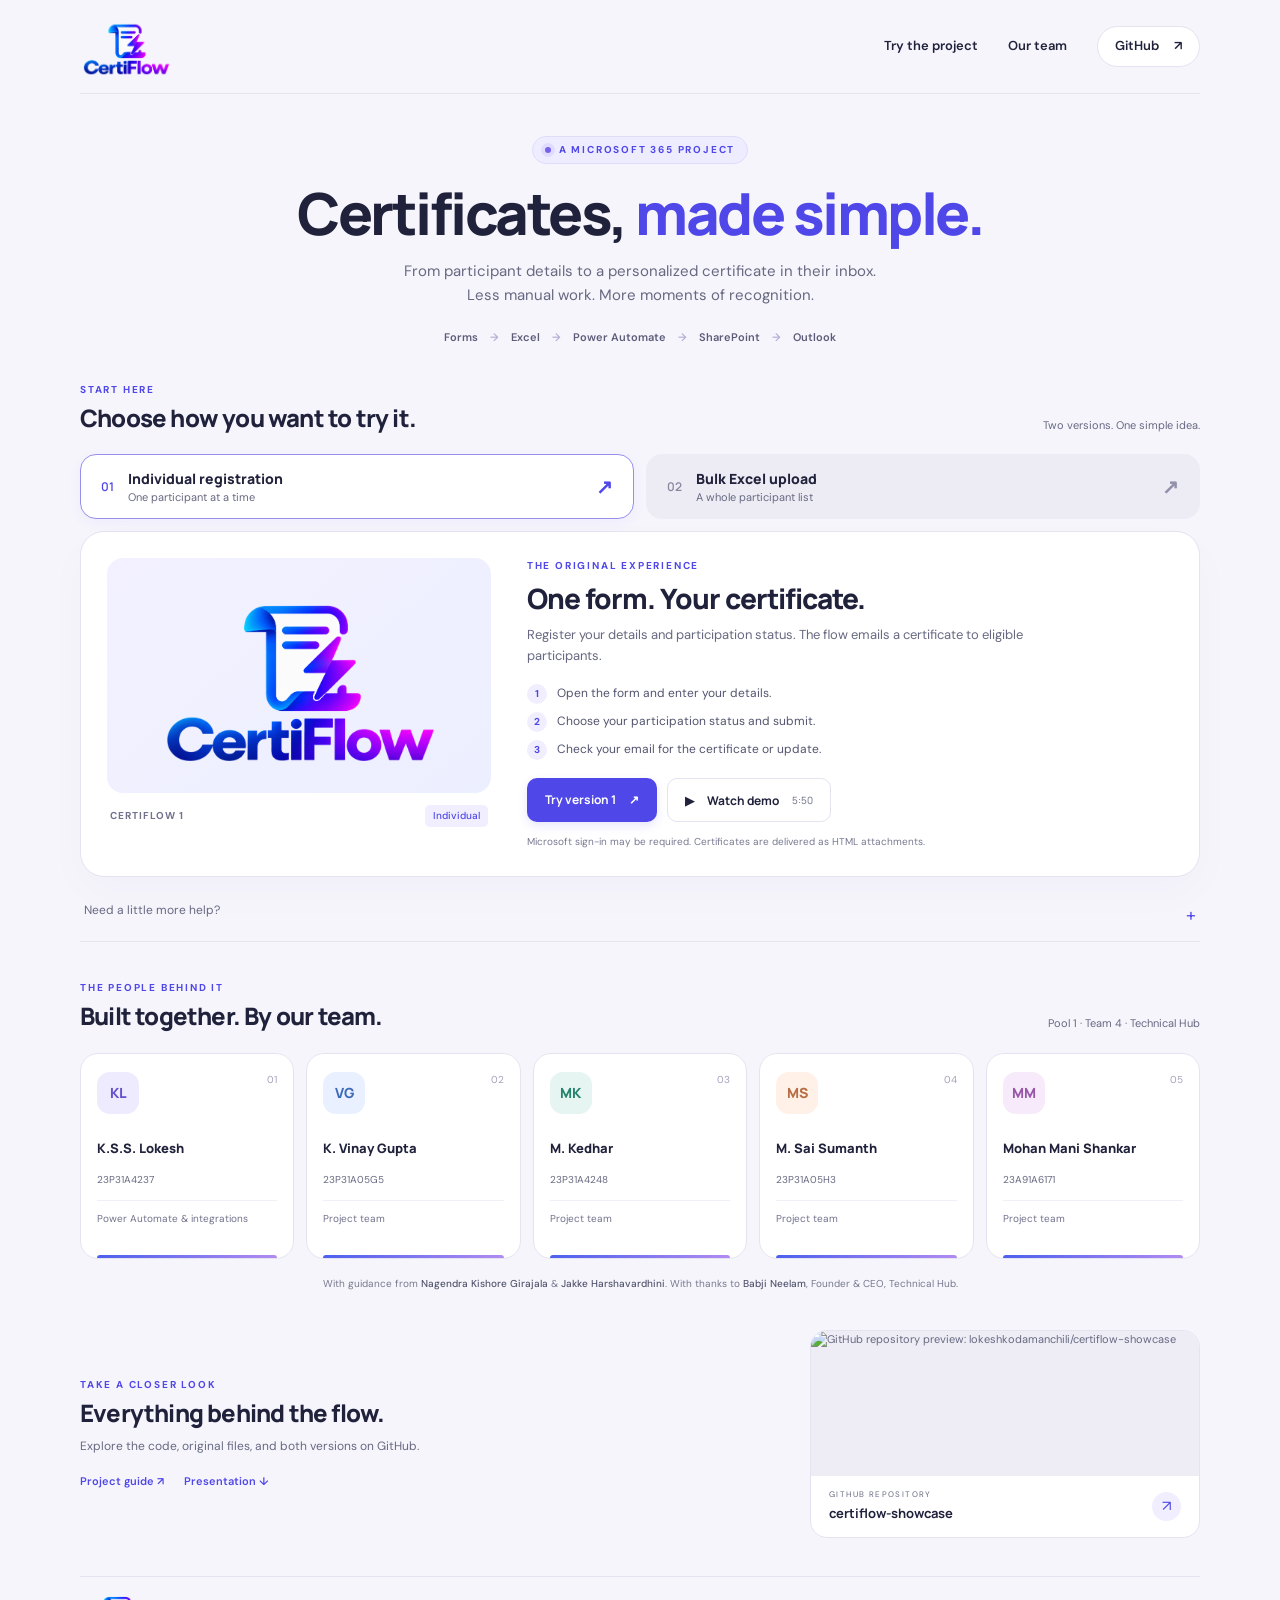
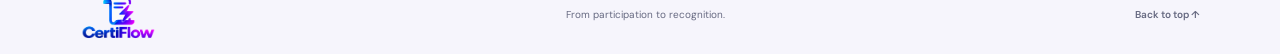
==== commit 600bc43a: "Redesign CertiFlow with original logos, compact version demos and team cards" ====
--- a/index.html
+++ b/index.html
@@ -2,35 +2,60 @@
 <html lang="en">
 <head>
 <meta charset="UTF-8"><meta name="viewport" content="width=device-width,initial-scale=1">
-<meta name="description" content="Explore CertiFlow: Microsoft 365 certificate automation. Experience individual registration and bulk Excel uploads, watch walkthroughs, and meet the team.">
-<meta name="theme-color" content="#101b25"><title>CertiFlow — From participation to recognition.</title>
-<link rel="icon" href="assets/favicon.svg" type="image/svg+xml"><link rel="stylesheet" href="styles.css"><script src="app.js" defer></script>
+<meta name="description" content="Meet CertiFlow. Explore two Microsoft 365 certificate automation demos, watch the walkthroughs, and meet our team.">
+<meta name="theme-color" content="#f6f5fc"><title>CertiFlow — Certificates, made simple.</title>
+<link rel="icon" href="assets/logo-v1.png" type="image/png">
+<link rel="preconnect" href="https://fonts.googleapis.com"><link rel="preconnect" href="https://fonts.gstatic.com" crossorigin>
+<link href="https://fonts.googleapis.com/css2?family=DM+Sans:wght@400;500;600;700&family=Manrope:wght@400;500;600;700;800&display=swap" rel="stylesheet">
+<link rel="stylesheet" href="styles.css"><script src="app.js" defer></script>
 </head>
 <body>
-<a href="#main" class="skip">Skip to content</a>
-<header class="header"><a class="brand" href="#" aria-label="CertiFlow home"><span class="brand-icon">C<span>↗</span></span>CertiFlow<span class="brand-dot">.</span></a><button class="menu-toggle" aria-label="Open navigation" aria-expanded="false" aria-controls="navigation">☰</button><nav id="navigation" aria-label="Main navigation"><a href="#story">Overview</a><a href="#experience">Experience</a><a href="#walkthroughs">Walkthroughs</a><a href="#team">The team</a><a class="nav-cta" href="#experience">Try CertiFlow ↗</a></nav></header>
+<a class="skip" href="#main">Skip to content</a>
+<header class="header wrap">
+<a class="brand" href="#main" aria-label="CertiFlow home"><img src="assets/logo-v1.png" alt="CertiFlow" width="92" height="64"></a>
+<nav aria-label="Main navigation"><a href="#experience">Try the project</a><a href="#team">Our team</a><a class="nav-repo" href="https://github.com/lokeshkodamanchili/certiflow-showcase" target="_blank" rel="noopener noreferrer">GitHub <span aria-hidden="true">↗</span></a></nav>
+</header>
 <main id="main">
 <section class="hero wrap">
-<div class="hero-copy"><p class="eyebrow"><span class="status-dot"></span> BUILT WITH MICROSOFT 365</p><h1>Participation.<br>Automation.<br><span>Recognition.</span></h1><p class="hero-description">Every participant deserves their moment. CertiFlow connects your event data to personalized certificates, email delivery, and organized records.</p><div class="actions"><a class="button primary" href="#experience">Experience CertiFlow <span>↗</span></a><a class="text-link" href="#walkthroughs"><span class="play-small">▶</span> Watch it work</a></div><div class="hero-bottom"><span>01 / Individual registration</span><span>02 / Bulk participant upload</span></div></div>
-<div class="hero-art" aria-label="Illustration of the CertiFlow certificate automation process"><div class="orbit orbit-one"></div><div class="orbit orbit-two"></div><div class="floating-tag tag-top"><span class="app-mark forms">F</span><div>Participant details<small>Captured with Microsoft Forms</small></div><span class="tiny-check">✓</span></div><div class="certificate-object"><div class="certificate-top"><span>ADITYA ENGINEERING COLLEGE</span><span>✧</span></div><p class="certificate-overline">A MOMENT WORTH RECOGNIZING</p><h2>Certificate<br><i>of participation</i></h2><div class="certificate-rule"></div><p>Proudly presented to</p><strong>Your next achiever</strong><p>For taking part. For showing up.<br>For making learning happen.</p><div class="certificate-sign"><span>CertiFlow Team<small>WORKSHOP RECOGNITION</small></span><span class="seal">✦</span></div></div><div class="floating-tag tag-bottom"><span class="app-mark outlook">O</span><div>Recognition, delivered.<small>Personalized certificate email</small></div><span class="tiny-check">✓</span></div><span class="art-caption">ILLUSTRATIVE PREVIEW · EXPLORE ACTUAL SAMPLES BELOW</span></div>
+<div class="eyebrow"><span class="status-dot"></span> A MICROSOFT 365 PROJECT</div>
+<h1>Certificates,<br class="mobile-break"> <span>made simple.</span></h1>
+<p>From participant details to a personalized certificate in their inbox.<br class="desktop-break"> Less manual work. More moments of recognition.</p>
+<div class="tools" aria-label="Built with Microsoft tools"><span>Forms</span><i>→</i><span>Excel</span><i>→</i><span>Power Automate</span><i>→</i><span>SharePoint</span><i>→</i><span>Outlook</span></div>
 </section>
-<div class="stack-strip"><div class="wrap"><span class="stack-label">ONE CONNECTED WORKFLOW</span><span><b class="tool-icon forms">F</b> Microsoft Forms</span><span><b class="tool-icon excel">X</b> Excel</span><span><b class="tool-icon automate">↗</b> Power Automate</span><span><b class="tool-icon sharepoint">S</b> SharePoint</span><span><b class="tool-icon outlook">O</b> Outlook</span></div></div>
-<section class="section wrap story" id="story"><div><p class="eyebrow">THE IDEA / LESS ADMIN, MORE IMPACT</p><h2>Good events end.<br><span>The recognition continues.</span></h2></div><div class="story-text"><p>Collecting names is only the beginning. Preparing certificates, checking participation, sending individual emails, and keeping records can become a repetitive task.</p><p>CertiFlow brings these steps into a connected Microsoft 365 workflow. It started with individual registrations and evolved to process an organizer’s participant spreadsheet.</p><a class="text-link" href="#workflow">Follow the flow <span>↓</span></a></div><div class="story-stats"><div><strong>2</strong><span>Versions. One purpose.</span></div><div><strong>5</strong><span>Connected Microsoft tools.</span></div><div><strong>1</strong><span>Workflow from data to delivery.</span></div></div></section>
-<section class="section experience-section" id="experience"><div class="wrap"><div class="section-heading"><div><p class="eyebrow">CHOOSE YOUR EXPERIENCE</p><h2>Two ways to make<br><span>recognition happen.</span></h2></div><p>Start with a single participant.<br>Or bring your entire event list.</p></div>
-<div class="version-grid">
-<article class="version-card"><div class="version-card-top"><span class="version-number">01</span><span class="pill">THE FOUNDATION</span></div><h3>One participant.<br>One personal moment.</h3><p>Individual registration connects participant details to conditional certificate delivery.</p><div class="version-visual"><img src="assets/certificate-v1.webp" alt="Original CertiFlow participation certificate sample" loading="lazy"></div><div class="feature-line"><span>Individual form</span><span>Participation check</span><span>Email delivery</span></div><a class="button primary full" href="https://forms.cloud.microsoft/r/B378DcdeTQ" target="_blank" rel="noopener noreferrer">Try version 1 <span>↗</span></a><button class="guide-button" data-select-version="1">How to use version 1 <span>↓</span></button></article>
-<article class="version-card version-two"><div class="version-card-top"><span class="version-number">02</span><span class="pill mint">THE NEXT CHAPTER</span></div><h3>One upload.<br>Many well-earned moments.</h3><p>A reusable Excel template helps organizers process multiple participants in one submission.</p><div class="version-visual"><img src="assets/certificate-v2.webp" alt="CertiFlow 2 black and gold certificate sample" loading="lazy"></div><div class="feature-line"><span>Bulk Excel upload</span><span>Organizer details</span><span>Master records</span></div><a class="button mint-button full" href="https://forms.cloud.microsoft/r/1AAeEHv1w3" target="_blank" rel="noopener noreferrer">Try version 2 <span>↗</span></a><button class="guide-button" data-select-version="2">How to use version 2 <span>↓</span></button></article>
-</div><p class="access-note">Live experiences open in Microsoft Forms. Microsoft sign-in or organization access may be required, especially for file uploads. This showcase does not submit data or send certificates itself.</p>
-<div class="usage-panel" id="guide"><div class="guide-head"><div><p class="eyebrow">YOUR QUICK-START GUIDE</p><h3>From first click to certificate.</h3></div><div class="tabs" role="tablist" aria-label="Version guide"><button id="tab1" role="tab" aria-selected="true" aria-controls="guide-content" data-version="1">Version 1</button><button id="tab2" role="tab" aria-selected="false" aria-controls="guide-content" tabindex="-1" data-version="2">Version 2</button></div></div><div id="guide-content" role="tabpanel" aria-labelledby="tab1" tabindex="0"></div></div>
-</div></section>
-<section class="section wrap" id="workflow"><div class="section-heading"><div><p class="eyebrow">BEHIND THE EXPERIENCE</p><h2>Connected by design.<br><span>Driven by a condition.</span></h2></div><p>Explore what each Microsoft tool<br>does inside CertiFlow.</p></div><div class="flow-layout"><div class="flow-nav" aria-label="Workflow stages"><button class="flow-step active" data-stage="0" aria-pressed="true"><span>01</span> Collect <b>↗</b></button><button class="flow-step" data-stage="1" aria-pressed="false"><span>02</span> Organize <b>↗</b></button><button class="flow-step" data-stage="2" aria-pressed="false"><span>03</span> Automate <b>↗</b></button><button class="flow-step" data-stage="3" aria-pressed="false"><span>04</span> Store & track <b>↗</b></button><button class="flow-step" data-stage="4" aria-pressed="false"><span>05</span> Deliver <b>↗</b></button></div><div class="flow-detail" id="flow-detail" aria-live="polite"></div></div><div class="condition-strip"><div><span class="branch-dot yes"></span><strong>Participated / Yes</strong><p>Generate certificate → Store file → Email attachment → Log record</p></div><div><span class="branch-dot no"></span><strong>Not participated / No</strong><p>Send participation update → Log record without a certificate</p></div></div></section>
-<section class="section video-section" id="walkthroughs"><div class="wrap"><div class="section-heading"><div><p class="eyebrow">SEE THE REAL PROJECT</p><h2>No guessing.<br><span>Watch the walkthrough.</span></h2></div><p>Original screen recordings from<br>the two CertiFlow versions.</p></div><div class="video-grid"><article class="video-card"><button class="video-trigger" data-video="1" aria-label="Play version 1 walkthrough"><img src="assets/video-v1.jpg" alt="Preview of the original CertiFlow demo" loading="lazy"><span class="play-button">▶</span><span class="video-duration">05:50</span></button><div class="video-info"><span>01 / INDIVIDUAL REGISTRATION</span><h3>The original CertiFlow experience.</h3><a href="project-files/certiflow_1/certiflow1_video.mp4" target="_blank" rel="noopener">Open full walkthrough ↗</a></div></article><article class="video-card"><button class="video-trigger" data-video="2" aria-label="Play version 2 walkthrough"><img src="assets/video-v2.jpg" alt="Preview of the CertiFlow 2 bulk upload demo" loading="lazy"><span class="play-button">▶</span><span class="video-duration">07:28</span></button><div class="video-info"><span>02 / BULK PARTICIPANT UPLOAD</span><h3>The organizer’s upload-to-delivery flow.</h3><a href="project-files/certiflow_2/certiflow_1_video.mp4" target="_blank" rel="noopener">Open full walkthrough ↗</a></div></article></div></div></section>
-<section class="section wrap" id="inside"><div class="section-heading"><div><p class="eyebrow">A CLOSER LOOK</p><h2>The project.<br><span>In its own screenshots.</span></h2></div><p>Actual interfaces and outputs<br>from your Microsoft 365 workflow.</p></div><div class="gallery"><button class="gallery-item wide" data-image="assets/dashboard.webp" data-caption="Version 1 · Excel participation dashboard"><img src="assets/dashboard.webp" alt="Excel dashboard showing participation analysis" loading="lazy"><span>Participation at a glance <b>↗</b></span></button><button class="gallery-item" data-image="assets/flow-v2.webp" data-caption="Version 2 · Power Automate upload flow"><img src="assets/flow-v2.webp" alt="Power Automate workflow for bulk processing" loading="lazy"><span>The automation engine <b>↗</b></span></button><button class="gallery-item" data-image="assets/form-v2.webp" data-caption="Version 2 · Microsoft Forms participant upload"><img src="assets/form-v2.webp" alt="Microsoft Forms bulk participant upload interface" loading="lazy"><span>The organizer’s starting point <b>↗</b></span></button></div></section>
-<section class="section comparison-section"><div class="wrap"><p class="eyebrow">THE EVOLUTION</p><h2>Built once.<br><span>Thoughtfully expanded.</span></h2><div class="table-scroll"><table><caption class="sr-only">Comparison of CertiFlow versions</caption><thead><tr><th scope="col">Capability</th><th scope="col">CertiFlow 1</th><th scope="col">CertiFlow 2</th></tr></thead><tbody><tr><th scope="row">Starting point</th><td>Individual Microsoft Form</td><td>Organizer’s Excel upload form</td></tr><tr><th scope="row">Participant input</th><td>One form response at a time</td><td>Multiple rows in ParticipantsTable</td></tr><tr><th scope="row">Record management</th><td>Response workbook + SharePoint tracker</td><td>Master Excel table + SharePoint records</td></tr><tr><th scope="row">Personalization</th><td>Participant, event, date</td><td>Participant, event, date, organizer name & title</td></tr><tr><th scope="row">Certificate delivery</th><td>HTML certificate via Outlook</td><td>Redesigned HTML certificate via Outlook</td></tr><tr><th scope="row">Participation-based emails</th><td>Certificate or non-participation message</td><td>Redesigned certificate or participation update</td></tr></tbody></table></div></div></section>
-<section class="section wrap resources" id="resources"><div><p class="eyebrow">EXPLORE THE DETAILS</p><h2>More than a demo.<br><span>A documented project.</span></h2><p>Download the guide, presentation, and official upload template.</p></div><div class="resource-list"><a href="assets/CertiFlow_Participant_Template.xlsx" download><span class="file-type">XLSX</span><span>Version 2 participant template<small>The starting point for your bulk upload</small></span><b>↓</b></a><a href="project-files/certiflow_1/CERTIFLOW%20DETAILED%20PROCESS.pdf" target="_blank" rel="noopener"><span class="file-type">PDF</span><span>Detailed project process<small>Version 1 setup, workflow, and testing guide</small></span><b>↗</b></a><a href="project-files/certiflow_1/CertiFlow.pptx" download><span class="file-type">PPTX</span><span>Project presentation<small>Tools, implementation, and outcomes</small></span><b>↓</b></a></div></section>
-<section class="section team-section" id="team"><div class="wrap"><div class="section-heading"><div><p class="eyebrow">THE PEOPLE BEHIND THE FLOW</p><h2>Five minds.<br><span>One shared build.</span></h2></div><p>Pool 1 · Team 4<br>Technical Hub internship project</p></div><div class="team-grid"><article class="person featured"><div class="avatar">KL<span>↗</span></div><h3>K.S.S. Lokesh</h3><p>23P31A4237</p><span class="person-role">Power Automate workflow & integrations</span><a href="https://github.com/lokeshkodamanchili" target="_blank" rel="noopener">GitHub ↗</a></article><article class="person"><div class="avatar">VG</div><h3>K. Vinay Gupta</h3><p>23P31A05G5</p><span class="person-role">Project team</span></article><article class="person"><div class="avatar">MK</div><h3>M. Kedhar</h3><p>23P31A4248</p><span class="person-role">Project team</span></article><article class="person"><div class="avatar">MS</div><h3>M. Sai Sumanth</h3><p>23P31A05H3</p><span class="person-role">Project team</span></article><article class="person"><div class="avatar">MM</div><h3>Mohan Mani Shankar</h3><p>23A91A6171</p><span class="person-role">Project team</span></article></div><div class="mentor-note"><span class="eyebrow">WITH GRATITUDE</span><p>Mentorship from <strong>Nagendra Kishore Girajala</strong> and <strong>Jakke Harshavardhini</strong>, with thanks to <strong>Babji Neelam</strong>, Founder & CEO, Technical Hub.</p></div></div></section>
-<section class="section wrap faq-section"><div><p class="eyebrow">BEFORE YOU TRY</p><h2>A few useful<br><span>details.</span></h2></div><div class="faq"><details><summary>Which version should I try?<span>+</span></summary><p>Use version 1 to explore an individual participant submission. Use version 2 if you are an organizer with a list of participants in Excel. Both links open the actual Microsoft Forms experiences.</p></details><details><summary>How do I receive a certificate?<span>+</span></summary><p>Provide an email address you can access and the correct participation status. When the connected automation processes the record, eligible participants receive a certificate attachment. Check your inbox and spam folder. Availability depends on the connected Microsoft 365 flow.</p></details><details><summary>Is the certificate a PDF?<span>+</span></summary><p>The demonstrated certificate is an HTML attachment. Open it in a browser, choose Print, and select Save as PDF if you need a PDF copy.</p></details><details><summary>What must stay unchanged in the Excel template?<span>+</span></summary><p>Keep the column headers and the table name ParticipantsTable unchanged. Fill the provided columns, enter a single participation value per row, and save as .xlsx. The current sample uses Yes and No; follow any updated instructions in the live form.</p></details><details><summary>Why might the form ask me to sign in?<span>+</span></summary><p>Microsoft Forms access is controlled by the form owner. The file-upload experience may require an account in the permitted organization. If you cannot access it, watch the walkthrough to explore the process.</p></details></div></section>
-<section class="closing"><div class="wrap"><p class="eyebrow">FROM EVENT DATA TO A WELL-EARNED THANK YOU</p><h2>Let the flow<br>do the follow-through<span>.</span></h2><a href="#experience" class="button mint-button">Find your version <span>↗</span></a></div><span class="closing-word" aria-hidden="true">CertiFlow</span></section>
-</main><footer class="wrap"><a class="brand" href="#">CertiFlow<span class="brand-dot">.</span></a><p>A Microsoft 365 automation project · Pool 1, Team 4</p><a href="#main">Back to top ↑</a><small>Independent student project. Microsoft product names belong to their respective owners.</small></footer>
-<dialog id="media-dialog" aria-labelledby="media-title"><div class="dialog-top"><h2 id="media-title">Project walkthrough</h2><button id="close-dialog" aria-label="Close viewer">✕</button></div><div id="media-content"></div></dialog>
-</body></html>
+<section class="experience wrap" id="experience" aria-labelledby="experience-title">
+<div class="section-top"><div><p class="eyebrow">START HERE</p><h2 id="experience-title">Choose how you want to try it.</h2></div><span class="section-hint">Two versions. One simple idea.</span></div>
+<div class="version-tabs" role="tablist" aria-label="Choose a CertiFlow version">
+<button id="tab1" role="tab" aria-selected="true" aria-controls="version-panel" data-version="1"><span class="tab-number">01</span><span>Individual registration<small>One participant at a time</small></span><span class="tab-arrow" aria-hidden="true">↗</span></button>
+<button id="tab2" role="tab" aria-selected="false" aria-controls="version-panel" tabindex="-1" data-version="2"><span class="tab-number">02</span><span>Bulk Excel upload<small>A whole participant list</small></span><span class="tab-arrow" aria-hidden="true">↗</span></button>
+</div>
+<article id="version-panel" role="tabpanel" aria-labelledby="tab1" tabindex="0">
+<div class="version-identity"><div class="logo-stage" id="logo-stage"><img id="version-logo" src="assets/logo-v1.png" alt="Original CertiFlow version 1 logo" width="1536" height="1067"></div><div class="identity-caption"><span id="version-label">CERTIFLOW 1</span><span class="small-tag" id="version-tag">Individual</span></div></div>
+<div class="version-info"><p class="eyebrow" id="version-kicker">THE ORIGINAL EXPERIENCE</p><h3 id="version-title">One form. Your certificate.</h3><p id="version-description">Register your details and participation status. The flow emails a certificate to eligible participants.</p>
+<ol class="steps" id="steps"><li>Open the form and enter your details.</li><li>Choose your participation status and submit.</li><li>Check your email for the certificate or update.</li></ol>
+<div class="actions"><a class="button primary" id="form-link" href="https://forms.cloud.microsoft/r/B378DcdeTQ" target="_blank" rel="noopener noreferrer">Try version 1 <span aria-hidden="true">↗</span></a><button class="button secondary" id="watch-video"><span aria-hidden="true">▶</span> Watch demo <span class="duration" id="duration">5:50</span></button></div>
+<a id="template-link" class="template-link" href="assets/CertiFlow_Participant_Template.xlsx" download hidden>↓ Download the Excel template</a>
+<p class="access-note">Microsoft sign-in may be required. Certificates are delivered as HTML attachments.</p>
+</div>
+</article>
+<details class="help"><summary>Need a little more help? <span aria-hidden="true">+</span></summary><div><p><strong>Version 1:</strong> Use an email inbox you can access. Choose the participation status that applies to you, then submit once.</p><p><strong>Version 2:</strong> Download the template, replace the sample rows, and keep the column headers and <code>ParticipantsTable</code> name unchanged. Enter Yes or No for each person, following the form instructions. Save as .xlsx and upload. Organization access may be required.</p><p>Check spam if an email is missing. Delivery depends on the connected Microsoft 365 flow. To get a PDF, open your HTML certificate in a browser and choose Print → Save as PDF.</p></div></details>
+</section>
+<section class="team-section wrap" id="team" aria-labelledby="team-title">
+<div class="section-top"><div><p class="eyebrow">THE PEOPLE BEHIND IT</p><h2 id="team-title">Built together. By our team.</h2></div><span class="section-hint">Pool 1 · Team 4 · Technical Hub</span></div>
+<div class="team-grid">
+<article class="person"><div class="person-top"><span class="avatar">KL</span><span class="member-number">01</span></div><h3>K.S.S. Lokesh</h3><p>23P31A4237</p><span class="role">Power Automate & integrations</span></article>
+<article class="person"><div class="person-top"><span class="avatar">VG</span><span class="member-number">02</span></div><h3>K. Vinay Gupta</h3><p>23P31A05G5</p><span class="role">Project team</span></article>
+<article class="person"><div class="person-top"><span class="avatar">MK</span><span class="member-number">03</span></div><h3>M. Kedhar</h3><p>23P31A4248</p><span class="role">Project team</span></article>
+<article class="person"><div class="person-top"><span class="avatar">MS</span><span class="member-number">04</span></div><h3>M. Sai Sumanth</h3><p>23P31A05H3</p><span class="role">Project team</span></article>
+<article class="person"><div class="person-top"><span class="avatar">MM</span><span class="member-number">05</span></div><h3>Mohan Mani Shankar</h3><p>23A91A6171</p><span class="role">Project team</span></article>
+</div>
+<p class="mentor-note">With guidance from <strong>Nagendra Kishore Girajala</strong> & <strong>Jakke Harshavardhini</strong>. With thanks to <strong>Babji Neelam</strong>, Founder & CEO, Technical Hub.</p>
+</section>
+<section class="resources wrap" aria-labelledby="resources-title">
+<div class="resource-copy"><p class="eyebrow">TAKE A CLOSER LOOK</p><h2 id="resources-title">Everything behind the flow.</h2><p>Explore the code, original files, and both versions on GitHub.</p><div class="resource-links"><a href="project-files/certiflow_1/CERTIFLOW%20DETAILED%20PROCESS.pdf" target="_blank" rel="noopener">Project guide ↗</a><a href="project-files/certiflow_1/CertiFlow.pptx" download>Presentation ↓</a></div></div>
+<a class="repo-card" href="https://github.com/lokeshkodamanchili/certiflow-showcase" target="_blank" rel="noopener noreferrer" aria-label="Open certiflow-showcase repository on GitHub"><div class="repo-image"><img src="https://opengraph.githubassets.com/certiflow-showcase/lokeshkodamanchili/certiflow-showcase" alt="GitHub repository preview: lokeshkodamanchili/certiflow-showcase" loading="lazy" width="1200" height="600"></div><div class="repo-caption"><span><small>GITHUB REPOSITORY</small><strong>certiflow-showcase</strong></span><span class="repo-arrow" aria-hidden="true">↗</span></div></a>
+</section>
+</main>
+<footer class="wrap"><a class="brand" href="#main" aria-label="CertiFlow back to top"><img src="assets/logo-v1.png" alt="CertiFlow" width="76" height="53" loading="lazy"></a><p>From participation to recognition.</p><a href="#main">Back to top ↑</a></footer>
+<dialog id="media-dialog" aria-labelledby="media-title"><div class="dialog-top"><h2 id="media-title">CertiFlow 1 · Demo</h2><button id="close-dialog" aria-label="Close video">✕</button></div><video id="demo-video" controls playsinline preload="none"></video><a id="video-direct" href="project-files/certiflow_1/certiflow1_video.mp4" target="_blank" rel="noopener">Open video in a new tab ↗</a></dialog>
+</body>
+</html>
--- a/styles.css
+++ b/styles.css
@@ -1,2 +1 @@
-@import url('https://fonts.googleapis.com/css2?family=DM+Sans:wght@400;500;600;700&family=Manrope:wght@400;500;600;700;800&display=swap');
-:root{--bg:#101b25;--panel:#172530;--panel2:#1d2d38;--mint:#b7efce;--text:#f3f3eb;--muted:#a6b5bc;--line:#ffffff17;--font:'Manrope',system-ui,sans-serif}*{box-sizing:border-box}html{scroll-behavior:smooth;scroll-padding-top:100px}body{margin:0;background:var(--bg);color:var(--text);font-family:'DM Sans',system-ui,sans-serif;font-size:16px;line-height:1.7}a{color:inherit;text-decoration:none}button{font:inherit;color:inherit;cursor:pointer}img{display:block;max-width:100%}button,a{-webkit-tap-highlight-color:transparent}button:focus-visible,a:focus-visible,summary:focus-visible{outline:3px solid var(--mint);outline-offset:5px}::selection{background:var(--mint);color:var(--bg)}.wrap{width:min(1240px,calc(100% - 100px));margin:auto}.header{height:100px;display:flex;align-items:center;justify-content:space-between;padding:0 50px;border-bottom:1px solid var(--line);position:relative;z-index:5;background:var(--bg)}.brand{font-family:var(--font);font-weight:800;letter-spacing:-1.5px;font-size:27px;display:flex;align-items:center}.brand-dot{color:var(--mint)}.brand-icon{background:var(--mint);color:var(--bg);border-radius:11px;width:38px;height:38px;font-size:24px;line-height:38px;text-align:center;margin-right:10px;position:relative}.brand-icon span{position:absolute;right:2px;top:-9px;font-size:22px}.header nav{display:flex;gap:30px;align-items:center;font-size:13px}.header nav>a:not(.nav-cta){color:#c0c9ce}.header nav a:hover{color:var(--mint)}.nav-cta{border:1px solid #70827f;padding:10px 20px;border-radius:6px}.menu-toggle{display:none}.hero{display:grid;grid-template-columns:1fr 1fr;gap:45px;min-height:715px;padding-top:80px;padding-bottom:64px;align-items:center}.eyebrow{font-size:10px;font-weight:700;letter-spacing:2px;display:flex;align-items:center;gap:10px;color:var(--mint);margin:0 0 24px}.status-dot{display:inline-block;height:6px;width:6px;background:var(--mint);border-radius:50%;box-shadow:0 0 0 5px #b7efce13}h1,h2,h3,p{margin-top:0}h1,h2,h3{font-family:var(--font);font-weight:500}h1{font-size:clamp(50px,5.7vw,82px);line-height:1.08;letter-spacing:-5px;margin-bottom:25px}h1>span,h2>span{color:var(--mint)}.hero-description{max-width:435px;font-size:15px;color:var(--muted);line-height:1.9;margin-bottom:32px}.actions{display:flex;align-items:center;gap:25px}.button{display:inline-flex;align-items:center;justify-content:space-between;gap:30px;padding:14px 23px;border-radius:5px;font-size:13px;font-weight:700;transition:transform .2s,background .2s}.button:hover{transform:translateY(-3px)}.primary{background:var(--text);color:var(--bg)}.mint-button{background:var(--mint);color:var(--bg)}.text-link{display:inline-flex;align-items:center;gap:10px;font-size:12px;font-weight:600}.play-small{font-size:9px;border:1px solid #64716f;padding:7px 10px;border-radius:50%}.hero-bottom{display:flex;gap:24px;border-top:1px solid var(--line);margin-top:45px;padding-top:21px;font-size:10px;color:var(--muted)}.hero-art{position:relative;min-height:520px;display:flex;align-items:center;justify-content:center;background:radial-gradient(ellipse,#b7efce14,transparent 70%)}.orbit{position:absolute;border:1px solid #b7efce13;width:430px;height:430px;border-radius:50%;transform:rotate(-23deg) scaleX(1.15)}.orbit-two{width:520px;height:520px;border-style:dashed;opacity:.6}.certificate-object{background:#f3f0e5;color:#253d3d;width:365px;padding:26px 28px 24px;transform:rotate(-7deg);box-shadow:18px 25px 65px #0006;position:relative;border:9px solid #e6e8d7;outline:1px solid #d2cba7;outline-offset:-20px}.certificate-top{font-size:7px;letter-spacing:1.5px;display:flex;align-items:center;justify-content:space-between}.certificate-top>span+span{font-size:25px}.certificate-overline{font-size:6px;letter-spacing:2px;text-align:center;margin:35px 0 14px}.certificate-object h2{font-family:Georgia,serif;font-size:39px;line-height:1;text-align:center;margin-bottom:20px;letter-spacing:-1px}.certificate-object h2 i{font-size:21px;letter-spacing:0}.certificate-rule{width:50px;height:1px;background:#9b9872;margin:0 auto 19px}.certificate-object p:not(.certificate-overline){font-size:8px;text-align:center;color:#6a7366;margin-bottom:9px}.certificate-object>strong{font-family:Georgia,serif;font-style:italic;font-weight:400;font-size:25px;display:block;text-align:center;margin:12px 0}.certificate-sign{display:flex;justify-content:space-between;align-items:center;margin-top:30px;font-family:Georgia,serif;font-style:italic;font-size:13px}.certificate-sign small{display:block;font:6px var(--font);letter-spacing:1px;margin-top:4px}.seal{background:#d3c98b;color:#606a4c;border:4px double #a9a16b;width:42px;height:42px;border-radius:50%;display:grid;place-items:center;font-size:22px}.floating-tag{z-index:2;position:absolute;display:flex;align-items:center;gap:12px;background:#22323c;border:1px solid #ffffff19;box-shadow:0 15px 25px #0003;border-radius:9px;padding:13px 16px;font-size:11px}.floating-tag small{display:block;color:var(--muted);font-size:8px;margin-top:3px}.tag-top{left:-4px;top:16px;transform:rotate(-3deg)}.tag-bottom{right:-10px;bottom:32px;transform:rotate(3deg)}.app-mark{height:33px;width:30px;display:grid;place-items:center;border-radius:5px;font-weight:700;font-size:18px}.forms{background:#0e7f7c}.outlook{background:#1976bd}.excel{background:#21764c}.automate{background:#5065bb}.sharepoint{background:#157d8c}.tiny-check{color:var(--mint);border:1px solid #b7efce77;border-radius:50%;width:17px;text-align:center;font-size:10px;margin-left:10px}.art-caption{position:absolute;bottom:-8px;font-size:6px;letter-spacing:1.5px;color:#83949d}.stack-strip{border-top:1px solid var(--line);border-bottom:1px solid var(--line);padding:23px 0}.stack-strip>.wrap{display:flex;align-items:center;justify-content:space-between;gap:20px}.stack-strip span{font-size:12px;display:flex;align-items:center;gap:9px;color:#c5d0d2}.stack-strip .stack-label{font-size:8px;letter-spacing:1.5px;max-width:110px;color:#85969d}.tool-icon{width:23px;height:23px;display:inline-grid;place-items:center;border-radius:4px;font-size:13px;color:#fff}.section{padding-top:105px;padding-bottom:105px}h2{font-size:clamp(34px,3.7vw,51px);line-height:1.2;letter-spacing:-2px;margin-bottom:22px}.story{display:grid;grid-template-columns:1fr 1fr;gap:30px 100px}.story-text{padding-top:29px;color:var(--muted);font-size:14px}.story-text .text-link{color:var(--text)}.story-stats{grid-column:1/-1;display:grid;grid-template-columns:repeat(3,1fr);margin-top:30px;border-top:1px solid var(--line)}.story-stats>div{padding:32px 0 0;display:flex;align-items:center;gap:22px}.story-stats strong{font:500 42px var(--font);color:var(--mint)}.story-stats span{font-size:12px;color:var(--muted)}.experience-section{background:#14222d;border-block:1px solid var(--line)}.section-heading{display:flex;align-items:flex-end;justify-content:space-between;gap:40px;margin-bottom:42px}.section-heading h2{margin-bottom:0}.section-heading>p{font-size:13px;color:var(--muted);margin-bottom:3px}.version-grid{display:grid;grid-template-columns:1fr 1fr;gap:25px}.version-card{border:1px solid #ffffff22;border-radius:12px;background:#1a2a35;padding:30px}.version-two{background:linear-gradient(140deg,#243832,#1a2a35 65%);border-color:#b7efce50}.version-card-top{display:flex;align-items:center;justify-content:space-between;margin-bottom:26px}.version-number{font-size:15px;color:var(--muted)}.pill{border:1px solid #ffffff30;border-radius:30px;padding:4px 10px;font-size:8px;letter-spacing:1px}.pill.mint{color:var(--mint);border-color:#b7efce55}.version-card h3{font-size:29px;line-height:1.3;letter-spacing:-1px;margin-bottom:15px}.version-card>p{font-size:13px;color:var(--muted);max-width:360px;min-height:45px}.version-visual{height:240px;border-radius:7px;background:#0f1d25;display:flex;align-items:center;justify-content:center;overflow:hidden;margin:25px 0}.version-visual img{max-height:210px;max-width:87%;object-fit:contain;transform:rotate(-3deg);box-shadow:0 10px 30px #0005;transition:transform .4s}.version-card:hover .version-visual img{transform:rotate(0) scale(1.03)}.feature-line{display:flex;flex-wrap:wrap;gap:10px;font-size:9px;margin-bottom:23px;color:#becbc9}.feature-line span::before{content:'✓';color:var(--mint);margin-right:5px}.full{display:flex;width:100%}.guide-button{width:100%;border:0;background:none;display:flex;justify-content:space-between;font-size:11px;padding:18px 0 0;color:var(--muted)}.access-note{font-size:11px;line-height:1.8;color:#95a7af;margin:25px 0 40px;max-width:800px}.usage-panel{padding:30px;border:1px solid var(--line);border-radius:10px;background:#101e28}.guide-head{display:flex;align-items:center;justify-content:space-between;gap:25px}.guide-head .eyebrow{font-size:8px;margin-bottom:10px}.guide-head h3{font-size:24px;letter-spacing:-.7px;margin-bottom:0}.tabs{display:flex;padding:4px;background:#1f303b;border:1px solid var(--line);border-radius:6px;flex-shrink:0}.tabs button{padding:8px 17px;background:none;border:0;font-size:11px;border-radius:4px;color:var(--muted)}.tabs button[aria-selected=true]{background:var(--mint);color:var(--bg)}.guide-steps{display:grid;grid-template-columns:repeat(4,1fr);gap:25px;margin:35px 0 20px;padding:0;list-style:none;counter-reset:guide}.guide-steps li{counter-increment:guide;border-top:1px solid #b7efce30;padding-top:15px}.guide-steps li::before{content:'0' counter(guide);display:block;font-size:10px;color:var(--mint);margin-bottom:12px}.guide-steps h4{font-size:13px;margin:0 0 8px;font-weight:500}.guide-steps p{font-size:11px;color:var(--muted);line-height:1.8;margin:0}.guide-foot{border-top:1px solid var(--line);padding-top:20px;font-size:11px;color:var(--muted);display:flex;align-items:center;justify-content:space-between;gap:20px}.guide-foot a{color:var(--mint);flex-shrink:0}.flow-layout{display:grid;grid-template-columns:1fr 1.5fr;gap:50px}.flow-step{display:flex;align-items:center;gap:20px;width:100%;border:0;border-bottom:1px solid var(--line);padding:17px 10px;background:transparent;text-align:left;font-size:20px;color:#7d939d;transition:.2s}.flow-step span{font-size:10px}.flow-step b{margin-left:auto;font-size:18px;font-weight:400}.flow-step.active{color:var(--mint);border-color:var(--mint);padding-left:20px;background:#b7efce08}.flow-detail{min-height:330px;background:var(--panel);border:1px solid var(--line);border-radius:10px;padding:40px;position:relative;overflow:hidden}.flow-detail .tool-icon{height:50px;width:50px;font-size:26px;margin-bottom:25px}.flow-detail h3{font-size:26px;margin-bottom:14px;letter-spacing:-.7px}.flow-detail p{font-size:13px;color:var(--muted);max-width:400px}.flow-detail .flow-note{font-size:10px;color:var(--mint);margin-top:24px}.condition-strip{display:grid;grid-template-columns:1fr 1fr;gap:40px;border-top:1px solid var(--line);margin-top:40px;padding-top:25px}.condition-strip strong{font-size:12px;font-weight:500}.condition-strip p{color:var(--muted);font-size:11px;margin:8px 0 0 17px}.branch-dot{width:6px;height:6px;border-radius:50%;display:inline-block;margin-right:10px}.yes{background:var(--mint)}.no{background:#d4bca0}.video-section{background:#0c1720}.video-grid{display:grid;grid-template-columns:1fr 1fr;gap:25px}.video-card{border:1px solid var(--line);border-radius:10px;overflow:hidden;background:#15232d}.video-trigger{display:block;width:100%;aspect-ratio:16/9;position:relative;padding:0;border:0;background:#233844}.video-trigger img{height:100%;width:100%;object-fit:cover;opacity:.55;transition:opacity .3s}.video-trigger:hover img{opacity:.85}.play-button{position:absolute;top:50%;left:50%;transform:translate(-50%,-50%);border-radius:50%;background:var(--mint);color:var(--bg);width:57px;height:57px;display:grid;place-items:center;font-size:17px;padding-left:3px}.video-duration{position:absolute;bottom:15px;right:16px;background:#0e1a25dc;padding:3px 8px;border-radius:3px;font-size:10px}.video-info{padding:25px}.video-info>span{font-size:8px;letter-spacing:1.5px;color:var(--mint)}.video-info h3{font-size:19px;letter-spacing:-.4px;margin:10px 0 16px}.video-info>a{font-size:11px;color:var(--muted)}.gallery{display:grid;grid-template-columns:1.5fr 1fr 1fr;gap:20px}.gallery-item{border:1px solid var(--line);border-radius:9px;padding:0;overflow:hidden;background:var(--panel);text-align:left}.gallery-item img{height:235px;width:100%;object-fit:cover;object-position:top;opacity:.8;transition:opacity .3s}.gallery-item:hover img{opacity:1}.gallery-item span{padding:17px;display:flex;justify-content:space-between;font-size:11px}.gallery-item b{font-weight:400;color:var(--mint)}.comparison-section{background:var(--panel)}table{border-collapse:collapse;width:100%;text-align:left;font-size:13px;margin-top:40px}th,td{padding:19px 20px;border-bottom:1px solid var(--line)}thead th{color:var(--mint);font-weight:500;font-size:15px}tbody th{font-weight:400;color:#c4ced1}td{color:var(--muted);font-size:12px}thead th:first-child,tbody th{padding-left:0;width:30%}.resources{display:grid;grid-template-columns:1fr 1.1fr;gap:70px}.resources>div>p:not(.eyebrow){color:var(--muted);font-size:13px;max-width:350px}.resource-list a{display:flex;gap:20px;align-items:center;padding:23px 0;border-bottom:1px solid var(--line);font-size:13px}.resource-list a:first-child{border-top:1px solid var(--line)}.resource-list small{display:block;font-size:10px;color:var(--muted);margin-top:5px}.resource-list b{margin-left:auto;font-size:18px;font-weight:400;color:var(--mint)}.file-type{width:42px;height:47px;display:grid;place-items:center;font-size:9px;background:#b7efce0d;color:var(--mint);border:1px solid #b7efce22;border-radius:4px}.team-section{border-block:1px solid var(--line);background:#14222d}.team-grid{display:grid;grid-template-columns:repeat(5,1fr);gap:15px}.person{padding:22px 17px;border-top:1px solid #ffffff30;background:#1a2a3433}.person.featured{border-color:var(--mint);background:#b7efce06}.avatar{height:65px;width:65px;border-radius:50%;background:#243740;display:grid;place-items:center;font-size:19px;color:var(--mint);position:relative;margin:8px 0 26px}.avatar span{position:absolute;bottom:0;right:-3px;width:23px;height:23px;display:grid;place-items:center;border-radius:50%;background:var(--mint);color:var(--bg);font-size:14px}.person h3{font-size:14px;margin-bottom:6px;line-height:1.5;min-height:42px}.person p{font-size:9px;color:var(--muted);margin-bottom:16px}.person-role{font-size:10px;display:block;color:#a6b9bc;line-height:1.7}.person>a{font-size:10px;color:var(--mint);display:inline-block;margin-top:15px}.mentor-note{border-top:1px solid var(--line);margin-top:35px;padding-top:25px;display:flex;gap:35px;align-items:baseline}.mentor-note .eyebrow{flex-shrink:0;font-size:8px}.mentor-note p{font-size:11px;color:var(--muted);margin:0;max-width:800px}.mentor-note strong{font-weight:400;color:#d7e1df}.faq-section{display:grid;grid-template-columns:1fr 1.25fr;gap:80px}.faq details{border-bottom:1px solid var(--line);padding:20px 0}.faq details:first-child{padding-top:0}.faq summary{display:flex;justify-content:space-between;align-items:center;gap:25px;cursor:pointer;font-size:13px;list-style:none}.faq summary::-webkit-details-marker{display:none}.faq summary span{font-size:20px;color:var(--mint)}.faq details[open] summary span{transform:rotate(45deg)}.faq details p{font-size:12px;line-height:1.9;color:var(--muted);margin:18px 30px 0 0}.closing{position:relative;padding:85px 0 140px;overflow:hidden;background:#22352f;text-align:center}.closing .eyebrow{justify-content:center;font-size:8px}.closing h2{font-size:clamp(40px,5vw,70px);letter-spacing:-3px;position:relative;z-index:1;margin-bottom:30px}.closing h2>span{color:var(--mint)}.closing .button{position:relative;z-index:1}.closing-word{position:absolute;font:800 clamp(120px,22vw,320px) var(--font);color:#b7efce06;bottom:-90px;left:50%;transform:translateX(-50%);letter-spacing:-15px}footer{padding-top:35px;padding-bottom:30px;display:flex;align-items:center;justify-content:space-between;flex-wrap:wrap;gap:20px}footer .brand{font-size:23px}footer p,footer>a:last-of-type{font-size:10px;color:var(--muted);margin:0}footer small{font-size:8px;color:#78909b;width:100%;border-top:1px solid var(--line);padding-top:20px}dialog{background:#14232e;color:var(--text);border:1px solid #ffffff30;border-radius:12px;width:min(1100px,95vw);max-height:94vh;padding:20px}dialog::backdrop{background:#040d15e8;backdrop-filter:blur(8px)}.dialog-top{display:flex;justify-content:space-between;align-items:center;gap:20px;margin-bottom:15px}.dialog-top h2{font-size:16px;letter-spacing:0;margin:0}.dialog-top button{background:#ffffff10;border:1px solid var(--line);border-radius:5px;padding:5px 13px}.dialog-video{display:block;width:100%;max-height:78vh;background:#000}.dialog-image{max-height:78vh;margin:auto;object-fit:contain}.skip{position:absolute;top:-100px;left:20px;z-index:10;background:var(--mint);color:var(--bg);padding:10px}.skip:focus{top:10px}.sr-only{position:absolute;width:1px;height:1px;padding:0;overflow:hidden;clip:rect(0,0,0,0)}.reveal{animation:appear .45s ease both}@keyframes appear{from{opacity:.3;transform:translateY(10px)}to{opacity:1;transform:translateY(0)}}@media(min-width:1600px){.hero{min-height:790px}.hero-art{transform:scale(1.08)}}@media(max-width:1100px){.wrap{width:calc(100% - 60px)}.header{padding:0 30px}.header nav{gap:20px}.hero{gap:20px}h1{letter-spacing:-3px}.hero-art{transform:scale(.88);margin:-25px}.hero-bottom{gap:15px;font-size:9px}.stack-strip>.wrap{flex-wrap:wrap;justify-content:center}.stack-strip .stack-label{max-width:none}.story{gap:30px 50px}.team-grid{grid-template-columns:repeat(3,1fr)}.guide-steps{gap:15px}.gallery{grid-template-columns:1.3fr 1fr 1fr}.gallery-item img{height:200px}.resources{gap:40px}.feature-line{font-size:8px}}@media(max-width:760px){.wrap{width:calc(100% - 40px)}.header{height:78px;padding:0 20px}.brand{font-size:24px}.menu-toggle{display:block;background:transparent;border:1px solid var(--line);border-radius:5px;padding:3px 10px;font-size:20px}.header nav{display:none;position:absolute;left:0;right:0;top:78px;flex-direction:column;align-items:stretch;background:#14232e;padding:25px;border-bottom:1px solid var(--line)}.header nav.open{display:flex}.hero{grid-template-columns:1fr;padding-top:48px;padding-bottom:40px;gap:15px;overflow:hidden}.hero-copy{position:relative;z-index:2}h1{font-size:58px;letter-spacing:-3.5px}.hero-description{max-width:430px;font-size:14px}.hero-art{min-height:480px;transform:scale(.88);margin:-10px -10px -20px}.hero-bottom{margin-top:30px;font-size:9px}.actions{gap:18px;flex-wrap:wrap}.stack-strip{padding:22px 0}.stack-strip>.wrap{gap:16px 20px}.stack-strip .stack-label{width:100%;justify-content:center}.stack-strip span{font-size:10px}.section{padding-top:65px;padding-bottom:65px}h2{font-size:36px;letter-spacing:-1.5px}.story{grid-template-columns:1fr;gap:15px}.story-text{padding-top:0}.story-stats{gap:12px;margin-top:15px}.story-stats>div{display:block;padding-top:20px}.story-stats span{display:block;font-size:10px;line-height:1.6;margin-top:7px}.story-stats strong{font-size:35px}.section-heading{display:block;margin-bottom:30px}.section-heading>p{margin-top:20px;font-size:12px}.version-grid,.video-grid{grid-template-columns:1fr;gap:25px}.version-card{padding:25px}.version-card h3{font-size:28px}.version-card>p{max-width:none;min-height:0}.version-visual{height:240px}.feature-line{font-size:9px}.usage-panel{padding:23px}.guide-head{display:block}.tabs{margin-top:22px;width:max-content}.guide-steps{grid-template-columns:1fr 1fr;gap:25px 20px}.guide-foot{display:block}.guide-foot a{display:inline-block;margin-top:14px}.flow-layout{grid-template-columns:1fr;gap:25px}.flow-nav{display:flex;overflow-x:auto;gap:10px}.flow-step{width:auto;flex-shrink:0;font-size:12px;gap:8px;padding:12px 6px}.flow-step.active{padding-left:8px}.flow-step b{display:none}.flow-step span{font-size:8px}.flow-detail{padding:28px;min-height:300px}.condition-strip{grid-template-columns:1fr;gap:22px}.gallery{grid-template-columns:1fr 1fr}.gallery-item.wide{grid-column:1/-1}.gallery-item img{height:200px}.gallery-item.wide img{height:230px}.gallery-item span{font-size:10px;padding:14px}.table-scroll{overflow:auto}table{min-width:650px;font-size:11px}th,td{padding:15px}.resources,.faq-section{grid-template-columns:1fr;gap:25px}.resources h2{margin-bottom:17px}.team-grid{grid-template-columns:1fr 1fr;gap:13px}.person{padding:20px 14px}.person h3{min-height:0}.person-role{font-size:9px}.person.featured{grid-column:1/-1;display:grid;grid-template-columns:75px 1fr;column-gap:20px}.person.featured .avatar{grid-row:1/5;margin:0;align-self:center}.person.featured p{margin-bottom:7px}.person.featured a{margin-top:6px}.person.featured h3{margin-bottom:3px}.mentor-note{display:block}.mentor-note .eyebrow{margin-bottom:15px}.closing{padding:65px 0 90px}.closing h2{font-size:45px;letter-spacing:-2px}.closing-word{bottom:-35px;letter-spacing:-8px}footer{gap:18px}footer p{order:3;width:100%}footer small{order:4}dialog{padding:12px}.eyebrow{font-size:8px;letter-spacing:1.5px}}@media(prefers-reduced-motion:reduce){html{scroll-behavior:auto}*,*::before,*::after{animation:none!important;transition:none!important}}
+:root{--ink:#20223c;--muted:#666981;--blue:#4f47e8;--line:#e4e3f0;--paper:#fff;--bg:#f6f5fc;--radius:24px}*{box-sizing:border-box}html{scroll-behavior:smooth;scroll-padding-top:100px}body{margin:0;color:var(--ink);background:var(--bg);font-family:'DM Sans',sans-serif;font-size:15px;line-height:1.6}h1,h2,h3,button,.button{font-family:Manrope,sans-serif}h1,h2,h3,p{margin:0}a{color:inherit;text-decoration:none}button{cursor:pointer}button,a{-webkit-tap-highlight-color:transparent}button:focus-visible,a:focus-visible,summary:focus-visible,[tabindex]:focus-visible{outline:3px solid #8177fa;outline-offset:5px}button{color:inherit}img{display:block;max-width:100%}.wrap{width:min(1120px,calc(100% - 64px));margin-inline:auto}.skip{position:fixed;left:12px;top:-70px;z-index:50;background:var(--ink);color:white;padding:12px}.skip:focus{top:12px}.header{height:94px;display:flex;align-items:center;justify-content:space-between;border-bottom:1px solid var(--line)}.brand{display:inline-flex;align-items:center}.brand img{object-fit:contain}.header nav{display:flex;gap:30px;align-items:center;font-size:13px;font-weight:600}.header nav a:hover{color:var(--blue)}.nav-repo{border:1px solid var(--line);background:white;border-radius:30px;padding:9px 17px}.nav-repo span{margin-left:12px}.hero{text-align:center;padding:42px 0 35px;animation:arrive .65s ease both}.eyebrow{font-size:10px;letter-spacing:1.8px;font-weight:700;color:var(--blue)}.hero .eyebrow{display:inline-flex;align-items:center;gap:8px;padding:5px 12px;border:1px solid #dfdcfa;border-radius:20px;background:#eeecff}.status-dot{width:6px;height:6px;background:#7661ed;border-radius:50%;box-shadow:0 0 0 4px #e1dcff}.hero h1{font-size:clamp(34px,4.7vw,58px);line-height:1.18;font-weight:800;letter-spacing:-2.5px;margin:15px 0 12px}.hero h1 span{color:var(--blue)}.hero>p{font-size:15px;color:var(--muted)}.mobile-break{display:none}.tools{display:flex;justify-content:center;align-items:center;flex-wrap:wrap;gap:12px;margin-top:22px;font-size:11px;font-weight:600;color:#5c5c79}.tools i{font-style:normal;color:#b5afd5}.section-top{display:flex;align-items:end;justify-content:space-between;gap:20px;margin-bottom:20px}.section-top h2,.resource-copy h2{font-size:24px;letter-spacing:-.8px;line-height:1.35;margin-top:4px;font-weight:800}.section-hint{font-size:11px;color:var(--muted)}.version-tabs{display:grid;grid-template-columns:1fr 1fr;gap:12px;margin-bottom:12px}.version-tabs button{display:flex;align-items:center;text-align:left;padding:14px 20px;gap:14px;background:#edecf5;border:1px solid transparent;border-radius:16px;font-size:14px;font-weight:800;transition:background .2s,border-color .2s,box-shadow .2s}.version-tabs button[aria-selected=true]{background:white;border-color:#9690ed;box-shadow:0 4px 14px #4f47e80c}.tab-number{font-size:12px;color:#89869e;font-weight:600}.version-tabs button[aria-selected=true] .tab-number{color:var(--blue)}.version-tabs small{display:block;font-family:'DM Sans',sans-serif;font-size:11px;font-weight:400;color:var(--muted);margin-top:2px}.tab-arrow{margin-left:auto;color:#9290ab;font-size:20px}.version-tabs button[aria-selected=true] .tab-arrow{color:var(--blue)}#version-panel{display:grid;grid-template-columns:36% 1fr;gap:36px;background:white;border:1px solid var(--line);border-radius:var(--radius);padding:26px;box-shadow:0 16px 44px #30245606}.version-identity{min-width:0}.logo-stage{height:235px;background:linear-gradient(140deg,#f3f1ff,#ecefff);border-radius:16px;display:grid;place-items:center;overflow:hidden}.logo-stage img{width:80%;height:85%;object-fit:contain}.logo-stage.v2{background:#101528}.logo-stage.v2 img{width:100%;height:100%;object-fit:contain}.identity-caption{display:flex;justify-content:space-between;align-items:center;padding:12px 3px 0;font-size:10px;font-weight:700;letter-spacing:1px;color:#72718e}.small-tag{background:#f1efff;color:var(--blue);padding:3px 8px;border-radius:5px;letter-spacing:0;font-weight:500}.version-info{align-self:center}.version-info h3{font-size:28px;letter-spacing:-1px;font-weight:800;line-height:1.3;margin:6px 0 8px}.version-info>p:not(.eyebrow):not(.access-note){font-size:13px;color:var(--muted);max-width:540px}.steps{list-style:none;counter-reset:step;padding:0;display:grid;gap:8px;margin:18px 0}.steps li{counter-increment:step;display:flex;align-items:flex-start;gap:10px;font-size:12px;color:#52556e}.steps li:before{content:counter(step);background:#f0eeff;color:var(--blue);border-radius:50%;width:20px;height:20px;display:grid;place-items:center;flex-shrink:0;font-size:10px;font-weight:700}.actions{display:flex;flex-wrap:wrap;gap:10px}.button{display:inline-flex;gap:13px;align-items:center;justify-content:center;padding:11px 17px;border-radius:10px;font-size:12px;font-weight:700;border:1px solid transparent;transition:transform .2s,box-shadow .2s}.primary{background:var(--blue);color:white;box-shadow:0 4px 10px #4f47e821}.primary:hover{box-shadow:0 6px 20px #4f47e835;transform:translateY(-2px)}.secondary{background:white;border-color:var(--line)}.secondary:hover{background:#f7f6ff}.duration{font-size:10px;color:var(--muted);font-weight:400}.access-note{font-size:10px;color:#777a90;margin-top:12px}.template-link{display:block;width:fit-content;color:var(--blue);font-weight:600;font-size:11px;margin-top:10px}.template-link[hidden]{display:none}.help{margin-top:12px;border-bottom:1px solid var(--line);font-size:12px}.help summary{cursor:pointer;list-style:none;display:flex;justify-content:space-between;padding:12px 4px;color:var(--muted)}.help summary::-webkit-details-marker{display:none}.help summary span{color:var(--blue);font-size:18px}.help[open] summary span{transform:rotate(45deg)}.help>div{padding:4px 4px 18px;max-width:850px;color:var(--muted);display:grid;gap:10px}.help code{font-size:11px}.team-section{padding-top:38px}.team-grid{display:grid;grid-template-columns:repeat(5,1fr);gap:12px}.person{min-width:0;padding:18px 16px;background:white;border:1px solid var(--line);border-radius:18px;position:relative;overflow:hidden;transition:transform .25s,box-shadow .25s,border-color .25s}.person:after{content:'';position:absolute;bottom:0;left:16px;right:16px;height:3px;background:linear-gradient(90deg,#4c60ee,#b18bf1);border-radius:4px 4px 0 0}.person:hover{transform:translateY(-5px);box-shadow:0 12px 25px #4338a312;border-color:#bdb5f3}.person-top{display:flex;justify-content:space-between;align-items:start;margin-bottom:15px}.avatar{display:grid;place-items:center;width:42px;height:42px;border-radius:13px;background:#eeebff;color:#6651cc;font-family:Manrope,sans-serif;font-size:14px;font-weight:800}.person:nth-child(2) .avatar{background:#e9f0ff;color:#3d6bba}.person:nth-child(3) .avatar{background:#e6f5f2;color:#25846e}.person:nth-child(4) .avatar{background:#fff0e8;color:#b66f45}.person:nth-child(5) .avatar{background:#f6eafb;color:#9856a8}.member-number{font-size:10px;color:#a3a0ba}.person h3{font-size:13px;line-height:1.5;min-height:39px;display:flex;align-items:center;font-weight:800}.person>p{font-size:10px;color:var(--muted);margin-top:4px}.role{display:block;font-size:10px;line-height:1.5;color:#72718c;border-top:1px solid #f0eef7;padding-top:10px;margin-top:12px;min-height:40px}.mentor-note{font-size:10px;text-align:center;color:#77798d;margin-top:17px}.mentor-note strong{font-weight:500;color:#51546c}.resources{display:grid;grid-template-columns:1fr 390px;align-items:center;gap:50px;padding-block:38px}.resource-copy>p:not(.eyebrow){font-size:12px;color:var(--muted);margin-top:8px}.resource-links{display:flex;gap:20px;font-size:11px;font-weight:600;color:var(--blue);margin-top:17px}.resource-links a:hover{text-decoration:underline}.repo-card{display:block;border:1px solid var(--line);border-radius:17px;overflow:hidden;background:white;transition:box-shadow .25s,transform .25s}.repo-card:hover{transform:translateY(-3px);box-shadow:0 10px 30px #4338a315}.repo-image{height:145px;background:#eeedf6;overflow:hidden}.repo-image img{width:100%;height:100%;object-fit:cover;object-position:center;font-size:11px;color:var(--muted)}.repo-caption{display:flex;justify-content:space-between;align-items:center;padding:12px 18px}.repo-caption small{display:block;font-size:8px;letter-spacing:1.4px;color:var(--muted)}.repo-caption strong{font-size:13px;font-family:Manrope,sans-serif}.repo-arrow{width:29px;height:29px;border-radius:50%;display:grid;place-items:center;background:#f0eeff;color:var(--blue)}footer{border-top:1px solid var(--line);display:flex;justify-content:space-between;align-items:center;padding-block:12px;font-size:10px;color:var(--muted)}footer a:last-child{font-weight:600}dialog{border:1px solid var(--line);border-radius:18px;padding:20px;width:min(940px,94vw);max-height:92vh;box-shadow:0 30px 100px #17163444;background:white}dialog::backdrop{background:#151527b8;backdrop-filter:blur(6px)}.dialog-top{display:flex;justify-content:space-between;align-items:center;gap:20px;margin-bottom:14px}.dialog-top h2{font-size:16px}.dialog-top button{border:0;background:#efedf9;width:34px;height:34px;border-radius:50%}dialog video{display:block;width:100%;max-height:70vh;background:#101321;border-radius:10px}#video-direct{display:block;font-size:12px;color:var(--blue);margin-top:12px}.panel-enter{animation:panel-in .35s ease both}@keyframes panel-in{from{opacity:.4;transform:translateY(6px)}to{opacity:1;transform:translateY(0)}}@keyframes arrive{from{opacity:0;transform:translateY(12px)}to{opacity:1;transform:translateY(0)}}@media(min-width:761px){.person{animation:arrive .5s ease both}.person:nth-child(2){animation-delay:.06s}.person:nth-child(3){animation-delay:.12s}.person:nth-child(4){animation-delay:.18s}.person:nth-child(5){animation-delay:.24s}}@media(max-width:1000px){.wrap{width:calc(100% - 40px)}#version-panel{gap:24px;grid-template-columns:34% 1fr}.version-info h3{font-size:24px}.team-grid{gap:9px}.person{padding:15px 12px}.resources{grid-template-columns:1fr 340px;gap:25px}}@media(max-width:760px){html{scroll-padding-top:18px}.wrap{width:calc(100% - 32px)}.header{height:78px}.header .brand img{width:75px;height:53px}.header nav{gap:16px;font-size:11px}.nav-repo{padding:6px 11px}.nav-repo span{margin-left:4px}.hero{padding:30px 0}.hero h1{font-size:39px;letter-spacing:-1.8px}.hero>p{font-size:13px;max-width:440px;margin:auto}.tools{gap:8px;font-size:9px;margin-top:18px}.section-top{align-items:start;margin-bottom:15px}.section-top h2,.resource-copy h2{font-size:21px;letter-spacing:-.6px}.section-hint{display:none}.version-tabs{gap:8px}.version-tabs button{padding:12px 10px;gap:8px;font-size:11px;border-radius:12px}.version-tabs small{font-size:9px}.tab-number{font-size:10px}.tab-arrow{display:none}#version-panel{grid-template-columns:1fr;gap:18px;padding:18px;border-radius:20px}.logo-stage{height:160px}.logo-stage img{width:auto;max-width:85%;height:90%}.logo-stage.v2 img{width:100%;height:100%;object-fit:contain}.identity-caption{padding-top:9px;font-size:9px}.version-info h3{font-size:25px}.steps{margin:15px 0}.button{flex:1;padding:11px 12px;font-size:11px;gap:9px}.access-note{font-size:9px}.team-section{padding-top:30px}.team-grid{grid-template-columns:repeat(2,1fr);gap:10px}.person{padding:15px}.person h3{min-height:0;font-size:12px}.person-top{margin-bottom:10px}.avatar{width:35px;height:35px;font-size:12px;border-radius:11px}.role{min-height:0;font-size:9px;margin-top:9px;padding-top:9px}.person:last-child{grid-column:1/-1;display:grid;grid-template-columns:42px 1fr;column-gap:12px;align-items:center}.person:last-child .person-top{grid-row:1/4;margin:0}.person:last-child .member-number{display:none}.person:last-child .role{grid-column:2;border:0;padding:0;margin-top:3px}.person:last-child>p{margin:0}.mentor-note{text-align:left;font-size:10px;line-height:1.8}.resources{grid-template-columns:1fr;gap:18px;padding-block:30px}.resource-copy>p{max-width:330px}.repo-image{height:auto;aspect-ratio:2/1}.repo-caption{padding:12px 15px}footer p{display:none}footer .brand img{width:66px;height:46px}.desktop-break{display:none}}@media(max-width:380px){.header nav{gap:10px}.hero h1{font-size:34px}.mobile-break{display:block}.tools{gap:6px;font-size:8px}.version-tabs button{font-size:10px}.duration{display:none}}@media(prefers-reduced-motion:reduce){html{scroll-behavior:auto}*,*:before,*:after{animation:none!important;transition:none!important}}
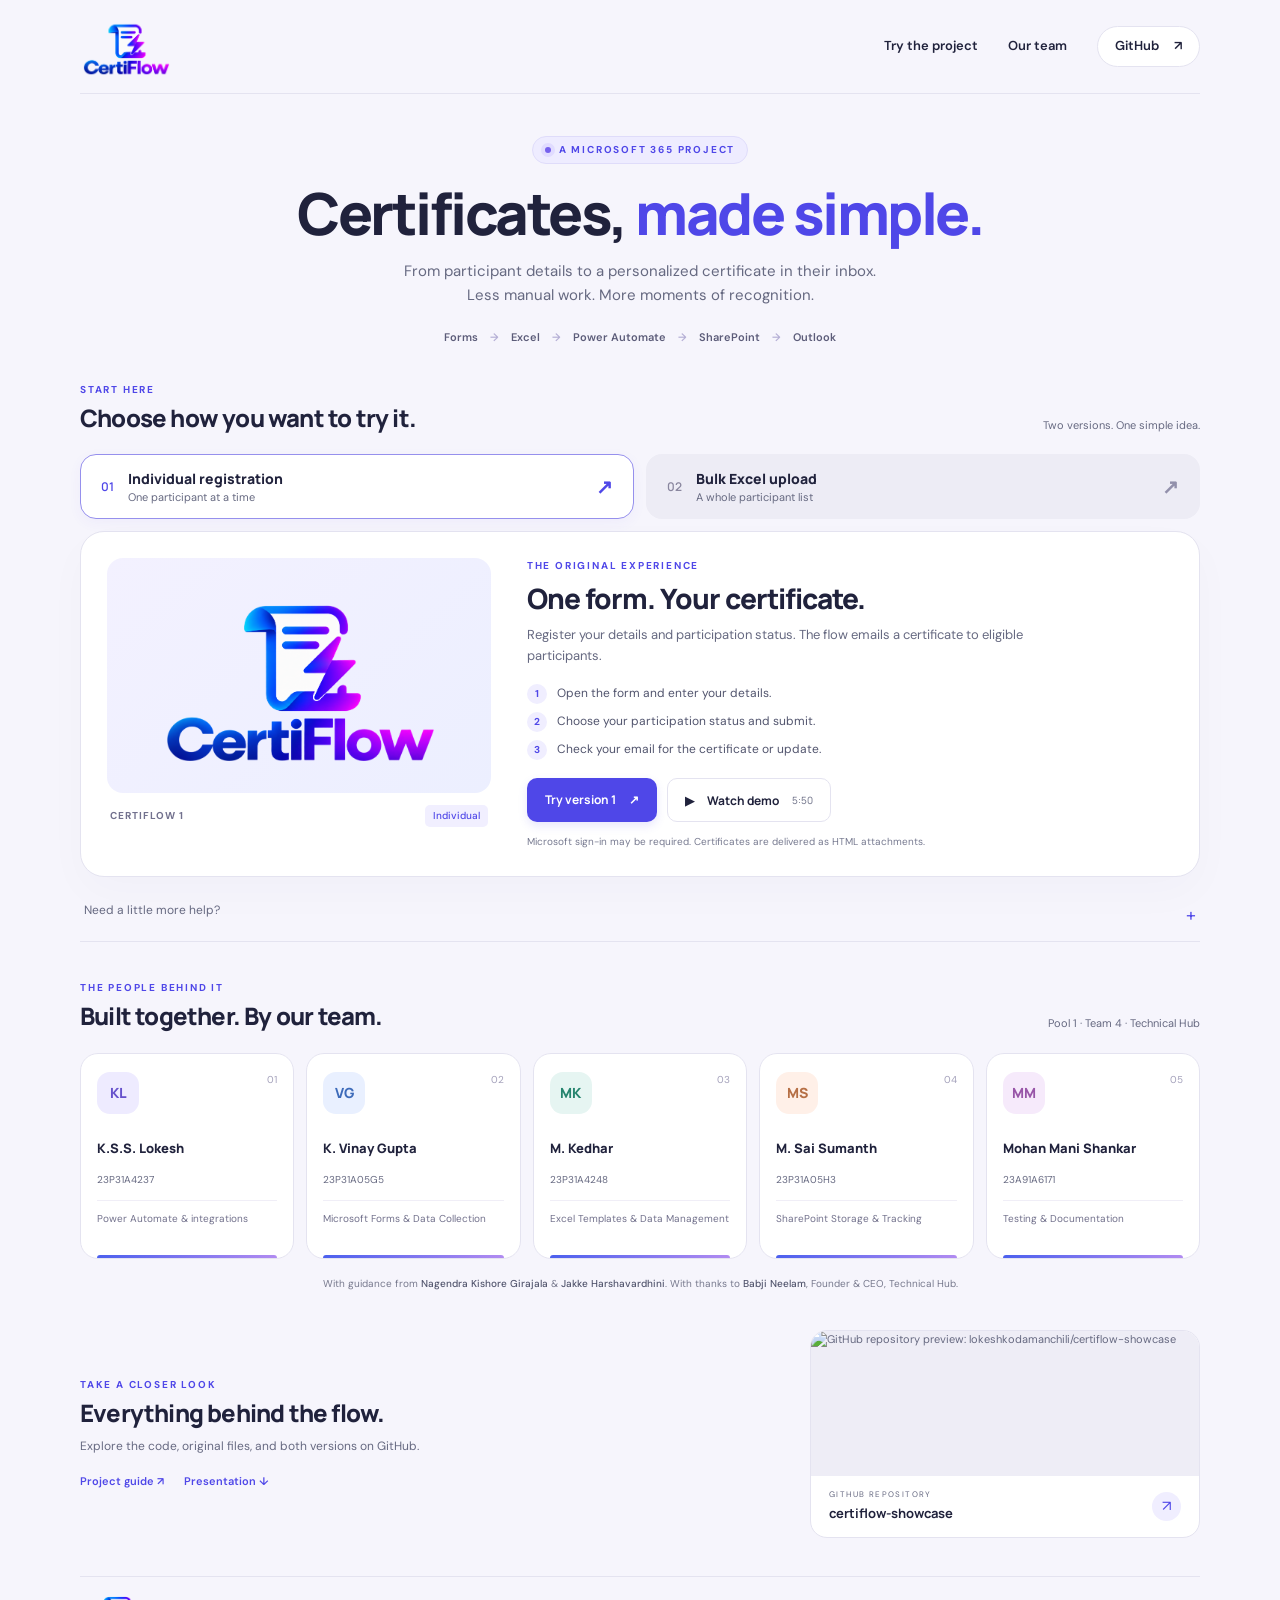
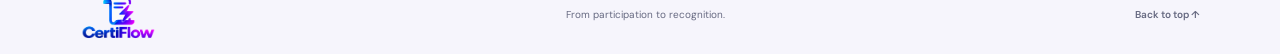
==== commit efd411d3: "Add team members with updated roles in index.html" ====
--- a/index.html
+++ b/index.html
@@ -43,10 +43,10 @@
 <div class="section-top"><div><p class="eyebrow">THE PEOPLE BEHIND IT</p><h2 id="team-title">Built together. By our team.</h2></div><span class="section-hint">Pool 1 · Team 4 · Technical Hub</span></div>
 <div class="team-grid">
 <article class="person"><div class="person-top"><span class="avatar">KL</span><span class="member-number">01</span></div><h3>K.S.S. Lokesh</h3><p>23P31A4237</p><span class="role">Power Automate & integrations</span></article>
-<article class="person"><div class="person-top"><span class="avatar">VG</span><span class="member-number">02</span></div><h3>K. Vinay Gupta</h3><p>23P31A05G5</p><span class="role">Project team</span></article>
-<article class="person"><div class="person-top"><span class="avatar">MK</span><span class="member-number">03</span></div><h3>M. Kedhar</h3><p>23P31A4248</p><span class="role">Project team</span></article>
-<article class="person"><div class="person-top"><span class="avatar">MS</span><span class="member-number">04</span></div><h3>M. Sai Sumanth</h3><p>23P31A05H3</p><span class="role">Project team</span></article>
-<article class="person"><div class="person-top"><span class="avatar">MM</span><span class="member-number">05</span></div><h3>Mohan Mani Shankar</h3><p>23A91A6171</p><span class="role">Project team</span></article>
+<article class="person"><div class="person-top"><span class="avatar">VG</span><span class="member-number">02</span></div><h3>K. Vinay Gupta</h3><p>23P31A05G5</p><span class="role">Microsoft Forms & Data Collection</span></article>
+<article class="person"><div class="person-top"><span class="avatar">MK</span><span class="member-number">03</span></div><h3>M. Kedhar</h3><p>23P31A4248</p><span class="role">Excel Templates & Data Management</span></article>
+<article class="person"><div class="person-top"><span class="avatar">MS</span><span class="member-number">04</span></div><h3>M. Sai Sumanth</h3><p>23P31A05H3</p><span class="role">SharePoint Storage & Tracking</span></article>
+<article class="person"><div class="person-top"><span class="avatar">MM</span><span class="member-number">05</span></div><h3>Mohan Mani Shankar</h3><p>23A91A6171</p><span class="role">Testing & Documentation</span></article>
 </div>
 <p class="mentor-note">With guidance from <strong>Nagendra Kishore Girajala</strong> & <strong>Jakke Harshavardhini</strong>. With thanks to <strong>Babji Neelam</strong>, Founder & CEO, Technical Hub.</p>
 </section>
